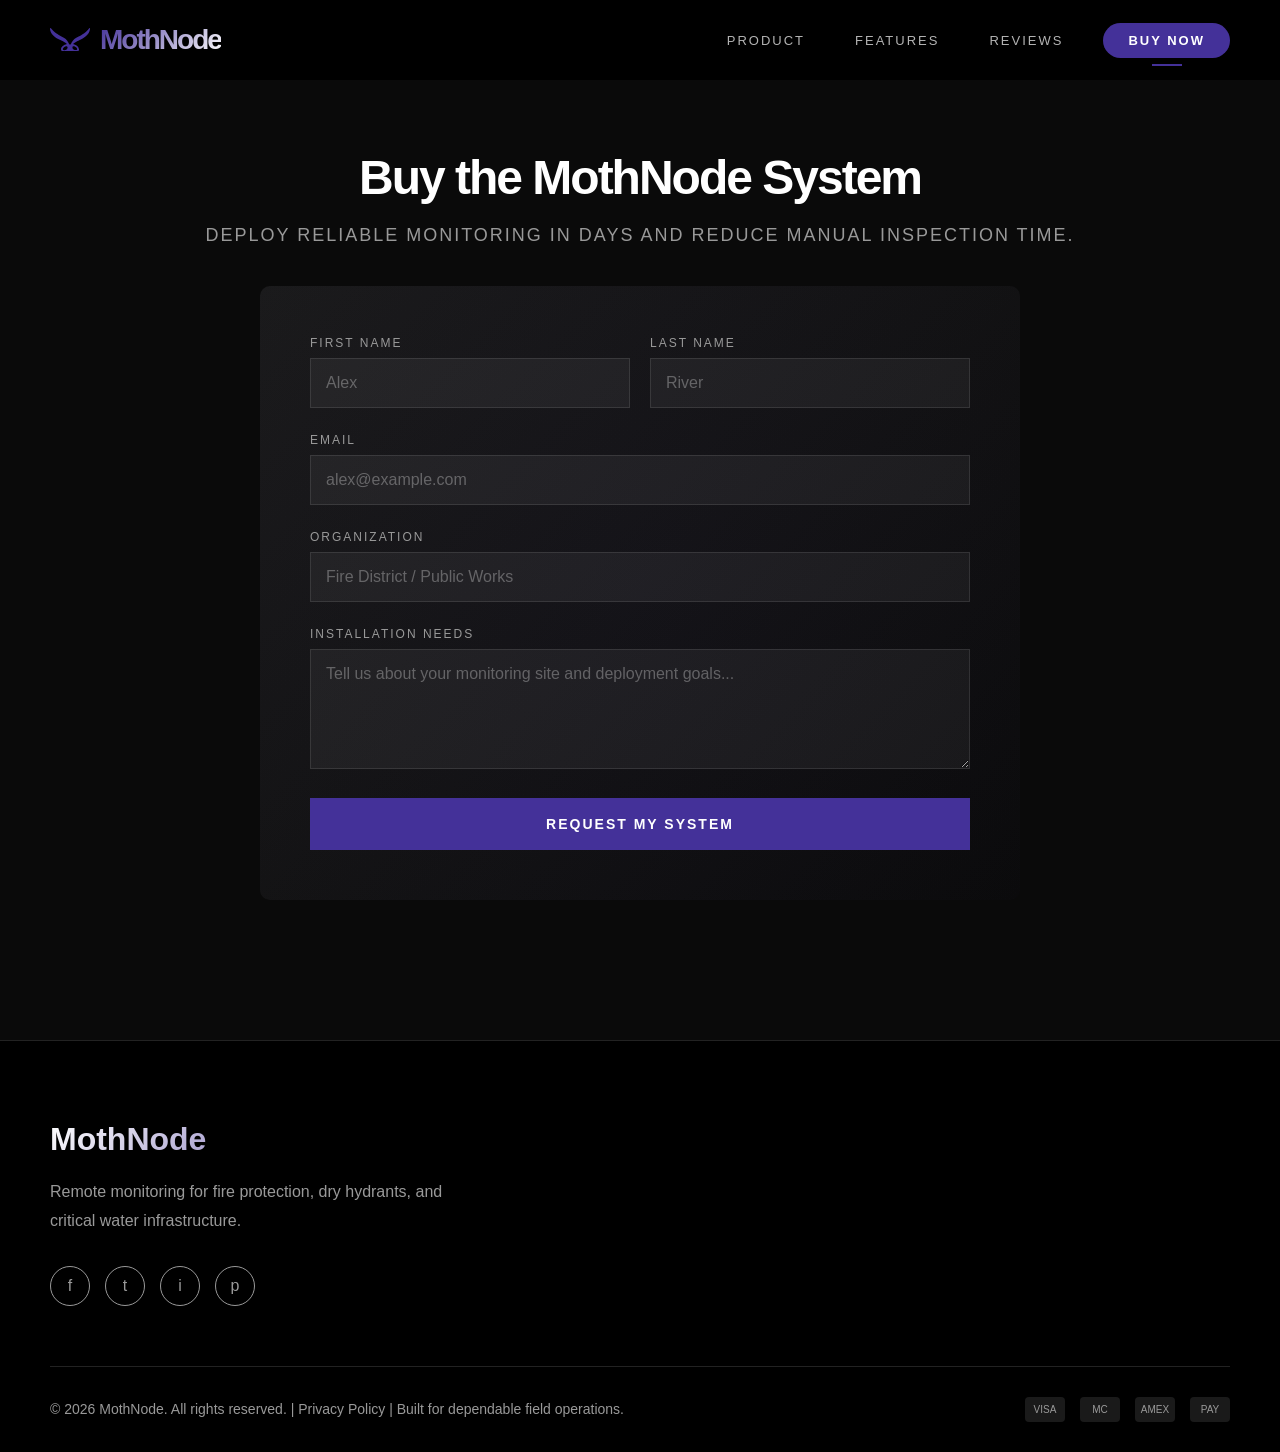
==== buy/index.html @ 45902eb6 "updated UI" ====
<!DOCTYPE html>
<html lang="en">

<head>
    <meta charset="UTF-8">
    <meta name="viewport" content="width=device-width, initial-scale=1.0">
    <title>Buy MothNode | Remote Water Tank Monitoring</title>
    <link rel="stylesheet" href="../templatemo-noir-fashion.css">
</head>

<body class="buy-page">
    <nav id="navbar">
        <div class="nav-container">
            <a href="../index.html#product" class="logo-link">
                <img class="logo-svg" src="../images/logo.svg" alt="MothNode logo">
                <span class="logo-text">MothNode</span>
            </a>
            <ul class="nav-links">
                <li><a href="../index.html#product" class="nav-link">Product</a></li>
                <li><a href="../index.html#features" class="nav-link">Features</a></li>
                <li><a href="../index.html#reviews-section" class="nav-link">Reviews</a></li>
                <li><a href="./" class="nav-cta active">Buy Now</a></li>
            </ul>
            <div class="menu-toggle" id="menuToggle">
                <span></span>
                <span></span>
                <span></span>
            </div>
        </div>
    </nav>

    <div class="mobile-nav" id="mobileNav">
        <ul class="mobile-nav-links">
            <li><a href="../index.html#product">Product</a></li>
            <li><a href="../index.html#features">Features</a></li>
            <li><a href="../index.html#reviews-section">Reviews</a></li>
            <li><a href="./">Buy</a></li>
        </ul>
    </div>

    <section class="contact buy-page-padding" id="buy">
        <div class="contact-container">
            <div class="contact-header">
                <h2 class="section-title">Buy the MothNode System</h2>
                <p class="section-subtitle">Deploy reliable monitoring in days and reduce manual inspection time.</p>
            </div>

            <div class="contact-content">
                <div class="contact-form-wrapper">
                    <form id="contactForm">
                        <div class="form-row">
                            <div class="form-group">
                                <label for="firstName">First Name</label>
                                <input type="text" id="firstName" name="firstName" placeholder="Alex" required>
                            </div>
                            <div class="form-group">
                                <label for="lastName">Last Name</label>
                                <input type="text" id="lastName" name="lastName" placeholder="River" required>
                            </div>
                        </div>
                        <div class="form-group">
                            <label for="email">Email</label>
                            <input type="email" id="email" name="email" placeholder="alex@example.com" required>
                        </div>
                        <div class="form-group">
                            <label for="subject">Organization</label>
                            <input type="text" id="subject" name="subject" placeholder="Fire District / Public Works"
                                required>
                        </div>
                        <div class="form-group">
                            <label for="message">Installation Needs</label>
                            <textarea id="message" name="message"
                                placeholder="Tell us about your monitoring site and deployment goals..."
                                required></textarea>
                        </div>
                        <!-- Honeypot anti-spam field -->
                        <div class="form-group-honeypot" style="display: none !important;">
                            <label for="honeypot">Leave this field blank</label>
                            <input type="text" id="honeypot" name="honeypot" tabindex="-1" autocomplete="off">
                        </div>
                        <button type="submit" class="form-submit">Request My System</button>
                    </form>
                </div>
            </div>
        </div>
    </section>

    <footer>
        <div class="footer-content">
            <div class="footer-brand">
                <h3>MothNode</h3>
                <p>Remote monitoring for fire protection, dry hydrants, and critical water infrastructure.</p>
                <div class="social-links">
                    <a href="#" class="social-link">f</a>
                    <a href="#" class="social-link">t</a>
                    <a href="#" class="social-link">i</a>
                    <a href="#" class="social-link">p</a>
                </div>
            </div>
        </div>
        <div class="footer-bottom">
            <p>&copy; 2026 MothNode. All rights reserved. | <a href="../privacy/" class="footer-link">Privacy Policy</a> | Built for dependable field operations.</p>
            <div class="payment-methods">
                <div class="payment-icon">VISA</div>
                <div class="payment-icon">MC</div>
                <div class="payment-icon">AMEX</div>
                <div class="payment-icon">PAY</div>
            </div>
        </div>
    </footer>

    <script src="../templatemo-noir-scripts.js"></script>
</body>

</html>
---- templatemo-noir-fashion.css ----
/*
.product-name {
	display: block;
	font-size: 14px;
	font-weight: 900;
	letter-spacing: 4px;
	text-transform: uppercase;
	color: var(--accent);
	margin-bottom: 15px;
	animation: slideInLeft 1s ease;
}

.hero-title {
	font-size: clamp(40px, 5.5vw, 75px);
	font-weight: 900;
	line-height: 1.1;
	margin-bottom: 15px;
	position: relative;
}
TemplateMo 599 Noir Fashion

https://templatemo.com/tm-599-noir-fashion

*/

@charset "utf-8";
/* CSS Document */

* {
	margin: 0;
	padding: 0;
	box-sizing: border-box;
}

:root {
	--primary: #0a0a0a;
	--accent: #443199;
	--accent-hover: #2f216f;
	--text-light: #ffffff;
	--text-muted: #999;
	--bg-dark: #000;
	--bg-section: #0a0a0a;
}

html {
	scroll-behavior: smooth;
}

section {
	scroll-margin-top: 70px;
}

body {
	font-family: 'Arial', sans-serif;
	background: var(--bg-dark);
	color: var(--text-light);
	overflow-x: hidden;
}

/* Navigation */
nav {
	position: fixed;
	width: 100%;
	padding: 20px 50px;
	z-index: 1000;
	background: rgba(0, 0, 0, 0.95);
	backdrop-filter: blur(10px);
	animation: slideDown 0.8s ease;
	transition: all 0.3s ease;
}

nav.scrolled {
	padding: 15px 50px;
	background: rgba(0, 0, 0, 0.98);
	box-shadow: 0 5px 20px rgba(0, 0, 0, 0.5);
}

.nav-container {
	display: flex;
	justify-content: space-between;
	align-items: center;
	max-width: 1400px;
	margin: 0 auto;
	flex-wrap: wrap;
	gap: 20px;
}

.logo-link {
	display: flex;
	align-items: center;
	text-decoration: none;
	transition: transform 0.3s ease;
}

.logo-link:hover {
	transform: scale(1.05);
}

.logo-svg {
	width: 40px;
	height: 40px;
	margin-right: 10px;
}

.logo-text {
	font-size: 28px;
	font-weight: 900;
	letter-spacing: -2px;
	background: linear-gradient(135deg, var(--accent), #fff);
	background-clip: text;
	-webkit-background-clip: text;
	-webkit-text-fill-color: transparent;
}

.nav-links {
	display: flex;
	gap: 30px;
	list-style: none;
	align-items: center;
}

.nav-links a {
	color: var(--text-light);
	text-decoration: none;
	font-size: 13px;
	letter-spacing: 2px;
	text-transform: uppercase;
	position: relative;
	transition: all 0.3s ease;
	padding: 5px 10px;
	opacity: 0.7;
}

.nav-links a::before {
	content: '';
	position: absolute;
	top: 0;
	left: 0;
	width: 100%;
	height: 100%;
	background: var(--accent);
	opacity: 0;
	transform: skewX(-10deg);
	transition: all 0.3s ease;
	z-index: -1;
}

.nav-links a:hover {
	color: white;
	opacity: 1;
}

.nav-links a:hover::before {
	opacity: 1;
}

.nav-links a.active {
	color: white;
	opacity: 1;
}

.nav-links a.active::after {
	content: '';
	position: absolute;
	bottom: -8px;
	left: 50%;
	transform: translateX(-50%);
	width: 30px;
	height: 2px;
	background: var(--accent);
}

.nav-cta {
	background: var(--accent);
	color: white !important;
	padding: 10px 25px !important;
	border-radius: 25px;
	font-weight: 600;
	opacity: 1 !important;
}

.nav-cta:hover {
	background: var(--accent-hover);
	transform: translateY(-2px);
	box-shadow: 0 5px 15px rgba(68, 49, 153, 0.35);
}

.nav-cta::before {
	display: none;
}

/* Tablet screens */
@media (max-width: 900px) {
	.hero-container {
		grid-template-columns: 1fr;
		text-align: center;
		padding-top: 50px;
	}

	.hero-left {
		padding-right: 0;
		max-width: 600px;
		margin: 0 auto;
	}

	.hero-stats {
		justify-content: center;
	}

	.hero-right {
		display: none;
	}

	.grid {
		grid-template-columns: repeat(auto-fill, minmax(220px, 1fr));
	}

	.featured-container {
		grid-template-columns: 1fr;
		gap: 40px;
	}

	.featured-hero {
		grid-template-columns: 1fr;
		gap: 40px;
	}

	.featured-hero {
		grid-template-columns: 1fr;
		gap: 40px;
	}

	.featured-content {
		padding: 30px;
	}

	.featured-content h2 {
		font-size: 32px;
	}

	.feature-highlights {
		grid-template-columns: 1fr;
		gap: 20px;
	}

	.featured-image-section {
		height: 400px;
	}

	.testimonials-grid {
		grid-template-columns: 1fr;
		gap: 20px;
	}

	.testimonial-card {
		padding: 25px;
	}
}

/* Feature section responsiveness */
@media (max-width: 900px) {
	.featured-hero {
		display: flex;
		flex-direction: column;
		gap: 24px;
		align-items: stretch;
	}

	.featured-content {
		min-width: 0;
		width: 100%;
		padding: 0;
	}

	.featured-content .label,
	.featured-content h2,
	.featured-content p,
	.highlight-title,
	.highlight-desc {
		white-space: normal;
		overflow-wrap: anywhere;
		word-break: break-word;
		hyphens: auto;
	}

	.featured-content h2 {
		max-width: 100%;
		line-height: 1.15;
		font-size: clamp(28px, 6vw, 32px);
	}

	.featured-content p {
		max-width: 100%;
		font-size: 15px;
	}

	.feature-highlights {
		display: grid;
		grid-template-columns: 1fr;
		gap: 16px;
		margin-bottom: 24px;
	}

	.highlight-item {
		text-align: left;
		padding: 20px;
	}

	.highlight-icon {
		margin: 0 0 14px 0;
	}

	.featured-image-section {
		order: 2;
		height: auto;
		min-height: 320px;
		width: 100%;
	}

	.featured-image-grid {
		grid-template-columns: 1fr;
		grid-template-rows: repeat(3, minmax(180px, auto));
		gap: 10px;
	}

	.featured-img:first-child {
		grid-row: auto;
	}

	.featured-img img {
		min-height: 180px;
	}

	.feature-cta {
		width: 100%;
		text-align: center;
	}
}

/* Medium screens - stack navigation */
@media (max-width: 1070px) and (min-width: 769px) {
	nav {
		padding: 15px 30px;
	}

	.nav-container {
		flex-direction: column;
		gap: 15px;
	}

	.nav-links {
		width: 100%;
		justify-content: center;
	}

	.nav-links a {
		font-size: 12px;
	}

	nav.scrolled {
		padding: 10px 30px;
	}

	.hero-container {
		padding: 0 30px;
	}

	.hero-title {
		font-size: 60px;
	}

	.hero-image-wrapper {
		max-width: 400px;
	}

	.tag {
		display: none;
	}

	.featured-container {
		grid-template-columns: 1fr;
		gap: 40px;
	}



	.collections,
	.featured,
	.contact {
		padding-top: 120px;
	}

	section {
		scroll-margin-top: 100px;
	}
}

/* Mobile Menu */
.menu-toggle {
	display: none;
	flex-direction: column;
	cursor: pointer;
	z-index: 1001;
}

.menu-toggle span {
	width: 25px;
	height: 2px;
	background: var(--text-light);
	margin: 3px 0;
	transition: 0.3s;
}

.menu-toggle.active span:nth-child(1) {
	transform: rotate(45deg) translate(5px, 5px);
}

.menu-toggle.active span:nth-child(2) {
	opacity: 0;
}

.menu-toggle.active span:nth-child(3) {
	transform: rotate(-45deg) translate(7px, -6px);
}

.mobile-nav {
	display: none;
	position: fixed;
	top: 0;
	right: -100%;
	width: 100%;
	height: 100vh;
	background: rgba(0, 0, 0, 0.98);
	backdrop-filter: blur(20px);
	transition: right 0.3s ease;
	z-index: 999;
}

.mobile-nav.active {
	right: 0;
}

.mobile-nav-links {
	display: flex;
	flex-direction: column;
	align-items: center;
	justify-content: center;
	height: 100%;
	gap: 30px;
	list-style: none;
}

.mobile-nav-links a {
	color: var(--text-light);
	text-decoration: none;
	font-size: 24px;
	letter-spacing: 3px;
	text-transform: uppercase;
	transition: all 0.3s ease;
}

.mobile-nav-links a:hover {
	color: var(--accent);
	transform: translateX(10px);
}



/* Hero Section */
.hero {
	min-height: calc(100vh - 70px);
	position: relative;
	overflow: hidden;
	background: #000;
	padding: 120px 0 70px;
}

.hero-bg {
	position: absolute;
	width: 100%;
	height: 100%;
	top: 0;
	left: 0;
	background: #0a0a0a;
}

.hero-bg::before {
	content: '';
	position: absolute;
	inset: 0;
	background: none;
}

.hero-bg::after {
	content: '';
	position: absolute;
	inset: 0;
	background: none;
}

.hero-container {
	min-height: 100%;
	display: grid;
	grid-template-columns: 1fr 1fr;
	max-width: 1400px;
	margin: 0 auto;
	padding: 0 50px;
	position: relative;
	z-index: 2;
	align-items: center;
	gap: 40px;
}

.hero-left {
	padding-right: 20px;
}

.hero-badge {
	display: inline-block;
	padding: 8px 20px;
	background: rgba(68, 49, 153, 0.12);
	border: 1px solid var(--accent);
	color: var(--accent);
	font-size: 11px;
	text-transform: uppercase;
	letter-spacing: 3px;
	margin-bottom: 30px;
	animation: slideInLeft 1s ease;
	position: relative;
	overflow: hidden;
}

.hero-badge::before {
	content: '';
	position: absolute;
	width: 30px;
	height: 100%;
	background: linear-gradient(90deg, transparent, rgba(68, 49, 153, 0.45), transparent);
	left: -30px;
	animation: shimmer 3s ease infinite;
}

@keyframes shimmer {
	0% {
		left: -30px;
	}

	100% {
		left: calc(100% + 30px);
	}
}

.hero-title {
	font-size: clamp(30px, 3.4vw, 48px);
	font-weight: 900;
	line-height: 1.08;
	margin-bottom: 12px;
	position: relative;
}

.hero-title .line {
	display: block;
	overflow: hidden;
}

.hero-title .line span {
	display: inline-block;
	animation: slideUp 1s ease backwards;
}

.hero-title .line:nth-child(1) span {
	animation-delay: 0.2s;
}

.hero-title .line:nth-child(2) span {
	animation-delay: 0.3s;
}

.hero-title .line:nth-child(3) span {
	animation-delay: 0.4s;
}

.hero-title .accent {
	background: linear-gradient(90deg, #443199, #6d58d8);
	background-clip: text;
	-webkit-background-clip: text;
	-webkit-text-fill-color: transparent;
	font-style: italic;
}

@keyframes slideUp {
	from {
		transform: translateY(100%);
		opacity: 0;
	}

	to {
		transform: translateY(0);
		opacity: 1;
	}
}

@keyframes slideInLeft {
	from {
		transform: translateX(-50px);
		opacity: 0;
	}

	to {
		transform: translateX(0);
		opacity: 1;
	}
}

.hero-description {
	font-size: 14px;
	line-height: 1.6;
	color: var(--text-muted);
	margin-bottom: 20px;
	animation: fadeIn 1s ease 0.6s backwards;
}

.hero-stats {
	display: flex;
	gap: 24px;
	margin-bottom: 24px;
	animation: fadeIn 1s ease 0.8s backwards;
}

.stat {
	position: relative;
}

.stat-number {
	font-size: 28px;
	font-weight: 900;
	color: var(--accent);
	display: block;
	margin-bottom: 3px;
}

.stat-label {
	font-size: 12px;
	text-transform: uppercase;
	letter-spacing: 2px;
	color: var(--text-muted);
}

.cta-group {
	display: flex;
	gap: 12px;
	animation: fadeIn 1s ease 1s backwards;
}

.cta-button {
	padding: 18px 40px;
	text-decoration: none;
	text-transform: uppercase;
	letter-spacing: 2px;
	font-weight: 600;
	font-size: 13px;
	position: relative;
	overflow: hidden;
	transition: all 0.4s ease;
	display: inline-block;
}

.cta-button.primary {
	background: var(--accent);
	color: white;
}

.cta-button.primary::before {
	content: '';
	position: absolute;
	top: 50%;
	left: 50%;
	width: 0;
	height: 0;
	background: rgba(255, 255, 255, 0.2);
	border-radius: 50%;
	transform: translate(-50%, -50%);
	transition: width 0.6s, height 0.6s;
}

.cta-button.primary:hover::before {
	width: 300px;
	height: 300px;
}

.cta-button.primary:hover {
	transform: translateY(-2px);
	box-shadow: 0 20px 40px rgba(68, 49, 153, 0.3);
}

.cta-button.outline {
	background: transparent;
	color: white;
	border: 1px solid rgba(255, 255, 255, 0.3);
	backdrop-filter: blur(10px);
}

.cta-button.outline:hover {
	background: rgba(255, 255, 255, 0.05);
	border-color: rgba(255, 255, 255, 0.5);
	transform: translateY(-2px);
}

.hero-right {
	position: relative;
	height: 100%;
	display: flex;
	align-items: center;
	justify-content: center;
}

.hero-image-wrapper {
	position: relative;
	width: 100%;
	max-width: 560px;
	height: 620px;
	margin-top: 20px;
}

.hero-carousel {
	position: relative;
	width: 100%;
	height: 100%;
	border-radius: 10px;
	overflow: hidden;
	box-shadow: 0 20px 60px rgba(0, 0, 0, 0.5);
}

.carousel-slide {
	position: absolute;
	width: 100%;
	height: 100%;
	opacity: 0;
	transition: opacity 1.5s ease-in-out, transform 1.5s ease-in-out;
	transform: scale(1.1);
}

.carousel-slide.active {
	opacity: 1;
	transform: scale(1);
	animation: kenburns 12s ease-out;
}

@keyframes kenburns {
	0% {
		transform: scale(1);
	}

	100% {
		transform: scale(1.05);
	}
}

.carousel-slide img {
	width: 100%;
	height: 100%;
	object-fit: cover;
}

.carousel-indicators {
	position: absolute;
	bottom: 20px;
	left: 50%;
	transform: translateX(-50%);
	display: flex;
	gap: 10px;
	z-index: 10;
}

.indicator {
	width: 40px;
	height: 3px;
	background: rgba(255, 255, 255, 0.3);
	cursor: pointer;
	transition: all 0.3s ease;
	border-radius: 3px;
}

.indicator.active {
	background: var(--accent);
	width: 60px;
}

.carousel-overlay {
	position: absolute;
	top: 0;
	left: 0;
	width: 100%;
	height: 100%;
	background: linear-gradient(135deg, rgba(0, 0, 0, 0.2) 0%, transparent 50%, rgba(0, 0, 0, 0.3) 100%);
	pointer-events: none;
}

.floating-tags {
	position: absolute;
	width: 100%;
	height: 100%;
	pointer-events: none;
}

.tag {
	position: absolute;
	padding: 8px 16px;
	background: rgba(0, 0, 0, 0.8);
	border: 1px solid rgba(255, 255, 255, 0.1);
	backdrop-filter: blur(10px);
	color: white;
	font-size: 11px;
	text-transform: uppercase;
	letter-spacing: 1px;
	animation: fadeInScale 1s ease backwards;
}

.tag:nth-child(1) {
	top: 20%;
	left: -50px;
	animation-delay: 1.2s;
}

.tag:nth-child(2) {
	top: 40%;
	right: -60px;
	animation-delay: 1.4s;
}

.tag:nth-child(3) {
	bottom: 30%;
	left: -40px;
	animation-delay: 1.6s;
}

@keyframes fadeInScale {
	from {
		transform: scale(0.8);
		opacity: 0;
	}

	to {
		transform: scale(1);
		opacity: 1;
	}
}

.scroll-indicator {
	position: absolute;
	bottom: 30px;
	left: 50%;
	transform: translateX(-50%);
	z-index: 3;
}

.scroll-indicator span {
	display: block;
	width: 30px;
	height: 50px;
	border: 2px solid rgba(255, 255, 255, 0.3);
	border-radius: 25px;
	position: relative;
}

.scroll-indicator span::after {
	content: '';
	display: block;
	width: 6px;
	height: 6px;
	background: var(--accent);
	border-radius: 50%;
	position: absolute;
	left: 50%;
	transform: translateX(-50%);
	top: 10px;
	animation: scrollDot 2s ease infinite;
}

@keyframes bounce {

	0%,
	100% {
		transform: translateX(-50%) translateY(0);
	}

	50% {
		transform: translateX(-50%) translateY(10px);
	}
}

@keyframes scrollDot {
	0% {
		top: 10px;
		opacity: 1;
	}

	50% {
		top: 30px;
		opacity: 0.5;
	}

	100% {
		top: 10px;
		opacity: 1;
	}
}

/* Collections Grid */
.collections {
	padding: 90px 50px 80px;
	max-width: 1400px;
	margin: 0 auto;
	position: relative;
}

.section-header {
	text-align: center;
	margin-bottom: 60px;
}

.section-title {
	font-size: 48px;
	letter-spacing: -2px;
	margin-bottom: 20px;
}

.section-subtitle {
	color: var(--text-muted);
	font-size: 18px;
	letter-spacing: 2px;
	text-transform: uppercase;
}

/* Category Tabs */
.category-tabs {
	display: flex;
	justify-content: center;
	gap: 30px;
	margin-bottom: 50px;
	flex-wrap: wrap;
}

.tab-btn {
	padding: 12px 30px;
	background: transparent;
	border: 1px solid var(--text-muted);
	color: var(--text-muted);
	cursor: pointer;
	text-transform: uppercase;
	letter-spacing: 2px;
	transition: all 0.3s ease;
	font-size: 12px;
}

.tab-btn.active,
.tab-btn:hover {
	background: var(--accent);
	border-color: var(--accent);
	color: white;
	transform: translateY(-2px);
}

.grid {
	display: grid;
	grid-template-columns: repeat(auto-fill, minmax(250px, 1fr));
	gap: 25px;
}

.collection-card {
	position: relative;
	background: linear-gradient(135deg, #1a1a1a, #0a0a0a);
	overflow: hidden;
	cursor: pointer;
	transition: all 0.5s ease;
	opacity: 1;
	border-radius: 8px;
}

.collection-card:nth-child(1) {
	animation-delay: 0.1s;
}

.collection-card:nth-child(2) {
	animation-delay: 0.2s;
}

.collection-card:nth-child(3) {
	animation-delay: 0.3s;
}

.collection-card:nth-child(4) {
	animation-delay: 0.4s;
}

.collection-card:nth-child(5) {
	animation-delay: 0.5s;
}

.collection-card:nth-child(6) {
	animation-delay: 0.6s;
}

.collection-card:nth-child(7) {
	animation-delay: 0.7s;
}

.collection-card:nth-child(8) {
	animation-delay: 0.8s;
}

.collection-thumbnail {
	width: 100%;
	height: 300px;
	background: none;
	opacity: 1;
	display: flex;
	align-items: center;
	justify-content: center;
	font-size: 50px;
	transition: transform 0.5s ease;
	position: relative;
	overflow: hidden;
}

.collection-thumbnail::after {
	content: none;
}

.collection-thumbnail img {
	width: 100%;
	height: 100%;
	object-fit: cover;
	filter: none;
}

.collection-card:hover .collection-thumbnail {
	transform: none;
}

.collection-card:hover {
	transform: translateY(-3px);
	box-shadow: 0 10px 25px rgba(0, 0, 0, 0.25);
}

.card-content {
	padding: 25px;
	background: rgba(0, 0, 0, 0.95);
}

.card-badge {
	display: inline-block;
	padding: 4px 12px;
	background: var(--accent);
	color: white;
	font-size: 9px;
	text-transform: uppercase;
	letter-spacing: 1px;
	margin-bottom: 12px;
	border-radius: 2px;
}

.card-title {
	font-size: 22px;
	margin-bottom: 8px;
	font-weight: 700;
}

.card-subtitle {
	color: var(--text-muted);
	text-transform: uppercase;
	letter-spacing: 1px;
	font-size: 11px;
	margin-bottom: 12px;
}

.card-price {
	font-size: 18px;
	color: var(--accent);
	font-weight: 600;
}

/* Featured Section */
.featured {
	padding: 90px 50px 80px;
	background: var(--bg-section);
	position: relative;
	overflow: hidden;
}

.featured::before {
	content: '';
	position: absolute;
	top: 0;
	left: 0;
	width: 100%;
	height: 100%;
	background: radial-gradient(circle at 30% 70%, var(--accent) 0%, transparent 50%);
	opacity: 0.05;
	z-index: 1;
}

.featured-container {
	max-width: 1400px;
	margin: 0 auto;
	position: relative;
	z-index: 2;
}

.featured-hero {
	display: grid;
	grid-template-columns: 1fr 1fr;
	gap: 80px;
	align-items: center;
	margin-bottom: 100px;
}

.featured-content h2 {
	font-size: 48px;
	margin-bottom: 20px;
	letter-spacing: -2px;
}

.featured-content .label {
	color: var(--accent);
	text-transform: uppercase;
	letter-spacing: 3px;
	font-size: 12px;
	margin-bottom: 20px;
	display: block;
}

.featured-content p {
	color: var(--text-muted);
	line-height: 1.8;
	margin-bottom: 30px;
	font-size: 16px;
}

.feature-highlights {
	display: grid;
	grid-template-columns: repeat(3, 1fr);
	gap: 30px;
	margin-bottom: 40px;
}

.highlight-item {
	padding: 25px;
	background: rgba(255, 255, 255, 0.02);
	border: 1px solid rgba(255, 255, 255, 0.05);
	border-radius: 8px;
	text-align: center;
	transition: all 0.3s ease;
}

.highlight-item:hover {
	background: rgba(255, 255, 255, 0.05);
	border-color: var(--accent);
	transform: translateY(-5px);
}

.highlight-icon {
	width: 60px;
	height: 60px;
	background: linear-gradient(135deg, var(--accent), #6d58d8);
	border-radius: 50%;
	display: flex;
	align-items: center;
	justify-content: center;
	margin: 0 auto 20px;
	font-size: 24px;
}

.highlight-title {
	font-size: 18px;
	font-weight: 600;
	margin-bottom: 10px;
	color: white;
}

.highlight-desc {
	color: var(--text-muted);
	font-size: 14px;
	line-height: 1.5;
}

.featured-image-section {
	position: relative;
	height: 500px;
	border-radius: 12px;
	overflow: hidden;
	background: linear-gradient(135deg, #2a2a2a, #1a1a1a);
}

.featured-image-grid {
	display: grid;
	grid-template-columns: 2fr 1fr;
	grid-template-rows: 1fr 1fr;
	gap: 2px;
	height: 100%;
}

.featured-img {
	background: transparent;
	display: flex;
	align-items: center;
	justify-content: center;
	color: var(--text-muted);
	font-size: 14px;
	transition: transform 0.3s ease;
	position: relative;
	overflow: hidden;
}

.featured-img img {
	width: 100%;
	height: 100%;
	object-fit: cover;
	transition: transform 0.3s ease;
}

.featured-img:hover img {
	transform: scale(1.05);
}

.featured-img:hover {
	transform: scale(1.02);
}

.featured-img:first-child {
	grid-row: 1 / 3;
	background: transparent;
	font-size: 18px;
}

.featured-img::before {
	content: '';
	position: absolute;
	top: 0;
	left: 0;
	width: 100%;
	height: 100%;
	background: transparent;
	pointer-events: none;
}

.featured-img:hover::before {
	transform: translateX(0);
}

.feature-cta {
	display: inline-block;
	padding: 18px 50px;
	background: var(--accent);
	color: white;
	text-decoration: none;
	text-transform: uppercase;
	letter-spacing: 2px;
	font-weight: 600;
	transition: all 0.3s ease;
	margin-top: 20px;
	border-radius: 4px;
}

.feature-cta:hover {
	background: var(--accent-hover);
	transform: translateY(-2px);
	box-shadow: 0 10px 30px rgba(68, 49, 153, 0.35);
}

/* Testimonials */
.testimonials {
	margin-top: 60px;
	scroll-margin-top: 90px;
}

.testimonials-header {
	text-align: center;
	margin-bottom: 50px;
}

.testimonials-header h3 {
	font-size: 32px;
	margin-bottom: 15px;
	letter-spacing: -1px;
}

.testimonials-grid {
	display: grid;
	grid-template-columns: repeat(auto-fit, minmax(300px, 1fr));
	gap: 30px;
}

.testimonial-card {
	padding: 40px;
	background: rgba(255, 255, 255, 0.02);
	border: 1px solid rgba(255, 255, 255, 0.05);
	border-radius: 12px;
	position: relative;
	transition: all 0.3s ease;
}

.testimonial-card:hover {
	background: rgba(255, 255, 255, 0.05);
	transform: translateY(-5px);
}

.testimonial-quote {
	font-size: 16px;
	line-height: 1.6;
	color: var(--text-light);
	margin-bottom: 25px;
	font-style: italic;
}

.testimonial-author {
	display: flex;
	align-items: center;
	gap: 15px;
}

.author-avatar {
	width: 50px;
	height: 50px;
	background: linear-gradient(135deg, var(--accent), #6d58d8);
	border-radius: 50%;
	display: flex;
	align-items: center;
	justify-content: center;
	color: white;
	font-weight: 600;
	font-size: 18px;
}

.author-info h4 {
	font-size: 16px;
	margin-bottom: 5px;
	color: white;
}

.author-info p {
	font-size: 14px;
	color: var(--text-muted);
}

.testimonial-rating {
	position: absolute;
	top: 20px;
	right: 20px;
	color: var(--accent);
	font-size: 22px;
}

/* Testimonials Carousel */
.testimonials-carousel-wrapper {
	overflow: hidden;
	width: 100%;
	position: relative;
	border-radius: 12px;
}

.testimonials-carousel-track {
	position: relative;
	width: 100%;
	display: block;
}

.testimonials-carousel-track .testimonial-card {
	position: absolute;
	top: 0;
	left: 0;
	width: 100%;
	opacity: 0;
	visibility: hidden;
	transition: opacity 0.4s ease-in-out, visibility 0.4s ease-in-out, background 0.3s ease;
	z-index: 1;
	box-sizing: border-box;
}

.testimonials-carousel-track .testimonial-card.active {
	position: relative;
	opacity: 1;
	visibility: visible;
	z-index: 2;
	/* Delay fade-in so the previous card has time to fade out fully, preventing overlap */
	transition: opacity 0.8s ease-in-out 0.4s, visibility 0.8s ease-in-out 0.4s, background 0.3s ease;
}

.footer-link {
	color: var(--text-muted);
	text-decoration: none;
	transition: color 0.3s ease;
}

.footer-link:hover {
	color: var(--text-light);
}

.reviews-controls {
	display: flex;
	justify-content: center;
	align-items: center;
	gap: 24px;
	margin-top: 40px;
}

.reviews-control-btn {
	background: rgba(255, 255, 255, 0.02);
	border: 1px solid rgba(255, 255, 255, 0.1);
	color: white;
	width: 50px;
	height: 50px;
	border-radius: 50%;
	display: flex;
	align-items: center;
	justify-content: center;
	cursor: pointer;
	transition: all 0.3s ease;
}

.reviews-control-btn:hover {
	background: var(--accent);
	border-color: var(--accent);
	transform: scale(1.05);
	box-shadow: 0 0 15px rgba(68, 49, 153, 0.4);
}

.reviews-control-btn svg {
	transition: transform 0.3s ease;
}

.reviews-control-btn:hover svg {
	color: white;
}

.reviews-control-btn.reviews-prev:hover svg {
	transform: translateX(-2px);
}

.reviews-control-btn.reviews-next:hover svg {
	transform: translateX(2px);
}

.reviews-indicators {
	display: flex;
	gap: 8px;
}

.reviews-indicator {
	width: 8px;
	height: 8px;
	border-radius: 50%;
	background: rgba(255, 255, 255, 0.2);
	cursor: pointer;
	transition: all 0.3s ease;
}

.reviews-indicator.active {
	background: var(--accent);
	transform: scale(1.2);
	box-shadow: 0 0 8px var(--accent);
}

/* Buy Page Spacing */
.buy-page-padding {
	padding-top: 150px !important;
}

/* Newsletter Section */
.newsletter {
	padding: 120px 50px 100px;
	background: linear-gradient(135deg, var(--accent), #2d1f6f);
	text-align: center;
}

.newsletter-content {
	max-width: 600px;
	margin: 0 auto;
}

.newsletter h2 {
	font-size: 42px;
	margin-bottom: 20px;
}

.newsletter p {
	font-size: 18px;
	margin-bottom: 40px;
	opacity: 0.9;
}

.newsletter-form {
	display: flex;
	gap: 10px;
	max-width: 500px;
	margin: 0 auto;
}

.newsletter-input {
	flex: 1;
	padding: 18px 25px;
	background: rgba(255, 255, 255, 0.1);
	border: 2px solid rgba(255, 255, 255, 0.3);
	color: white;
	font-size: 16px;
	transition: all 0.3s ease;
}

.newsletter-input::placeholder {
	color: rgba(255, 255, 255, 0.7);
}

.newsletter-input:focus {
	outline: none;
	background: rgba(255, 255, 255, 0.2);
	border-color: white;
}

.newsletter-btn {
	padding: 18px 40px;
	background: white;
	color: var(--accent);
	border: none;
	font-weight: 600;
	text-transform: uppercase;
	letter-spacing: 2px;
	cursor: pointer;
	transition: all 0.3s ease;
}

.newsletter-btn:hover {
	transform: translateY(-2px);
	box-shadow: 0 10px 20px rgba(0, 0, 0, 0.2);
}

/* Contact Section */
.contact {
	padding: 70px 50px 80px;
	background: var(--bg-section);
}

.contact-container {
	max-width: 1400px;
	margin: 0 auto;
}

.contact-header {
	text-align: center;
	margin-bottom: 40px;
}

.contact-content {
	display: flex;
	justify-content: center;
	margin-bottom: 60px;
}

.contact-form-wrapper {
	width: min(100%, 760px);
	background: linear-gradient(135deg, #1a1a1a, #0a0a0a);
	padding: 50px;
	border-radius: 10px;
	position: relative;
	overflow: hidden;
}

.contact-form-wrapper::before {
	content: '';
	position: absolute;
	top: -50%;
	right: -50%;
	width: 200%;
	height: 200%;
	background: radial-gradient(circle, var(--accent) 0%, transparent 70%);
	opacity: 0.05;
	animation: rotate 30s linear infinite;
}

.form-group {
	margin-bottom: 25px;
	position: relative;
}

.form-group label {
	display: block;
	margin-bottom: 8px;
	color: var(--text-muted);
	font-size: 12px;
	text-transform: uppercase;
	letter-spacing: 2px;
}

.form-group input,
.form-group textarea {
	width: 100%;
	padding: 15px;
	background: rgba(255, 255, 255, 0.05);
	border: 1px solid rgba(255, 255, 255, 0.1);
	color: white;
	font-size: 16px;
	transition: background-color 0.3s ease, border-color 0.3s ease, box-shadow 0.3s ease;
	font-family: 'Arial', sans-serif;
	outline: none;
}

.form-group input:focus,
.form-group textarea:focus {
	background: rgba(255, 255, 255, 0.08);
	border-color: var(--accent);
	box-shadow: 0 0 20px rgba(68, 49, 153, 0.15);
}

.form-group input::placeholder,
.form-group textarea::placeholder {
	color: rgba(255, 255, 255, 0.3);
}

.form-group textarea {
	resize: vertical;
	min-height: 120px;
}

.form-row {
	display: grid;
	grid-template-columns: 1fr 1fr;
	gap: 20px;
}

.form-submit {
	background: var(--accent);
	color: white;
	padding: 18px 50px;
	border: none;
	font-size: 14px;
	font-weight: 600;
	text-transform: uppercase;
	letter-spacing: 2px;
	cursor: pointer;
	transition: all 0.3s ease;
	width: 100%;
	position: relative;
	overflow: hidden;
}

.form-submit::before {
	content: '';
	position: absolute;
	top: 50%;
	left: 50%;
	width: 0;
	height: 0;
	background: rgba(255, 255, 255, 0.2);
	border-radius: 50%;
	transform: translate(-50%, -50%);
	transition: width 0.6s, height 0.6s;
}

.form-submit:hover::before {
	width: 300px;
	height: 300px;
}

.form-submit:hover {
	transform: translateY(-2px);
	box-shadow: 0 10px 30px rgba(68, 49, 153, 0.35);
}

.contact-info {
	padding: 50px;
	background: linear-gradient(135deg, rgba(68, 49, 153, 0.08), rgba(68, 49, 153, 0.02));
	border-radius: 10px;
	border: 1px solid rgba(68, 49, 153, 0.12);
}

.info-item {
	margin-bottom: 50px;
	display: flex;
	align-items: start;
	gap: 20px;
	transition: all 0.3s ease;
}

.info-item:hover {
	transform: translateX(5px);
}

.info-icon {
	width: 60px;
	height: 60px;
	background: linear-gradient(135deg, var(--accent), #6d58d8);
	border-radius: 12px;
	display: flex;
	align-items: center;
	justify-content: center;
	font-size: 24px;
	flex-shrink: 0;
	box-shadow: 0 5px 15px rgba(68, 49, 153, 0.2);
}

.info-content h3 {
	font-size: 18px;
	margin-bottom: 12px;
	text-transform: uppercase;
	letter-spacing: 1.5px;
	font-weight: 700;
}

.info-content p {
	color: var(--text-muted);
	line-height: 1.8;
	font-size: 15px;
}

.info-content a {
	color: var(--accent);
	text-decoration: none;
	transition: all 0.3s ease;
	font-weight: 600;
}

.info-content a:hover {
	color: var(--accent-hover);
	text-decoration: underline;
}

/* Map Section */
.map-section {
	position: relative;
	height: 400px;
	background: linear-gradient(135deg, #1a1a1a, #2a2a2a);
	overflow: hidden;
	margin-top: 60px;
	border-radius: 8px;
	box-shadow: 0 10px 30px rgba(0, 0, 0, 0.5);
}

.map-container {
	width: 100%;
	height: 100%;
	position: relative;
	background: #111;
}

.map-container iframe {
	width: 100%;
	height: 100%;
	border: none;
	border-radius: 8px;
	filter: brightness(0.8) contrast(1.2) invert(1) hue-rotate(180deg) saturate(0.3);
}

.map-placeholder {
	text-align: center;
	color: var(--text-muted);
	width: 100%;
	height: 100%;
}

/* Footer */
footer {
	background: #000;
	padding: 80px 50px 30px;
	border-top: 1px solid #222;
}

.footer-content {
	max-width: 1400px;
	margin: 0 auto;
	display: grid;
	grid-template-columns: 2fr 1fr 1fr 1fr;
	gap: 60px;
	margin-bottom: 60px;
}

.footer-brand h3 {
	font-size: 32px;
	margin-bottom: 20px;
	background: linear-gradient(135deg, #fff, var(--accent));
	background-clip: text;
	-webkit-background-clip: text;
	-webkit-text-fill-color: transparent;
}

.footer-brand p {
	color: var(--text-muted);
	line-height: 1.8;
	margin-bottom: 30px;
}

.social-links {
	display: flex;
	gap: 15px;
}

.social-link {
	width: 40px;
	height: 40px;
	border: 1px solid var(--text-muted);
	border-radius: 50%;
	display: flex;
	align-items: center;
	justify-content: center;
	color: var(--text-muted);
	text-decoration: none;
	transition: all 0.3s ease;
}

.social-link:hover {
	background: var(--accent);
	border-color: var(--accent);
	color: white;
	transform: translateY(-3px);
}

.footer-column h4 {
	font-size: 14px;
	text-transform: uppercase;
	letter-spacing: 2px;
	margin-bottom: 25px;
	color: white;
}

.footer-column ul {
	list-style: none;
}

.footer-column a {
	color: var(--text-muted);
	text-decoration: none;
	display: block;
	padding: 8px 0;
	transition: all 0.3s ease;
}

.footer-column a:hover {
	color: var(--accent);
	transform: translateX(5px);
}

.footer-bottom {
	max-width: 1400px;
	margin: 0 auto;
	padding-top: 30px;
	border-top: 1px solid #222;
	display: flex;
	justify-content: space-between;
	align-items: center;
	flex-wrap: wrap;
	gap: 20px;
}

.footer-bottom p {
	color: var(--text-muted);
	font-size: 14px;
}

.payment-methods {
	display: flex;
	gap: 15px;
}

.payment-icon {
	width: 40px;
	height: 25px;
	background: rgba(255, 255, 255, 0.1);
	border-radius: 4px;
	display: flex;
	align-items: center;
	justify-content: center;
	font-size: 10px;
	color: var(--text-muted);
}

/* Animations */
@keyframes fadeIn {
	from {
		opacity: 0;
	}

	to {
		opacity: 1;
	}
}

@keyframes rotate {
	from {
		transform: rotate(0deg);
	}

	to {
		transform: rotate(360deg);
	}
}

@keyframes slideDown {
	from {
		transform: translateY(-100%);
		opacity: 0;
	}

	to {
		transform: translateY(0);
		opacity: 1;
	}
}

/* Responsive */
@media (max-width: 900px) {
	nav {
		padding: 15px 20px;
	}

	.nav-links {
		display: none;
	}

	.menu-toggle {
		display: flex;
	}

	.mobile-nav {
		display: block;
	}

	.hero-container {
		grid-template-columns: 1fr;
		padding: 0 20px;
		text-align: center;
	}

	.hero-left {
		padding-right: 0;
		padding-top: 100px;
	}

	.hero-title {
		font-size: 50px;
	}

	.hero-stats {
		justify-content: center;
		gap: 30px;
	}

	.stat-number {
		font-size: 28px;
	}

	.hero-right {
		display: none;
	}

	.cta-group {
		flex-direction: column;
		align-items: center;
	}

	.cta-button {
		width: 220px;
		text-align: center;
		padding: 16px 30px;
	}

	.collections,
	.featured,
	.contact {
		padding: 80px 20px 50px;
	}

	section {
		scroll-margin-top: 60px;
	}

	.grid {
		grid-template-columns: repeat(auto-fill, minmax(200px, 1fr));
		gap: 15px;
	}

	.collection-thumbnail {
		height: 250px;
	}

	.card-content {
		padding: 20px;
	}

	.featured-container {
		grid-template-columns: 1fr;
		gap: 30px;
	}

	.featured-image-section {
		visibility: hidden;
		clear: both;
		display: none !important;
	}

	.featured-hero {
		padding: 0;
		display: flex;
		justify-content: center;
		align-items: center;
	}

	.featured-content {
		padding: 0;
	}

	.featured-content h2 {
		font-size: 32px;
	}

	.feature-highlights {
		grid-template-columns: repeat(1, 1fr);
	}

	.feature-timeline {
		padding: 20px;
	}

	.timeline-item {
		padding-left: 35px;
	}

	.feature-progress {
		margin: 25px 0;
	}

	.progress-item {
		margin-bottom: 20px;
	}

	.contact-content {
		grid-template-columns: 1fr;
		gap: 40px;
	}

	.contact-form-wrapper {
		padding: 30px;
	}

	.form-row {
		grid-template-columns: 1fr;
	}

	.contact-info {
		padding: 30px 20px;
	}

	.map-section {
		height: 300px;
		margin-top: 40px;
	}

	.footer-content {
		grid-template-columns: 1fr;
		gap: 40px;
	}

	.footer-bottom {
		flex-direction: column;
		text-align: center;
	}
}
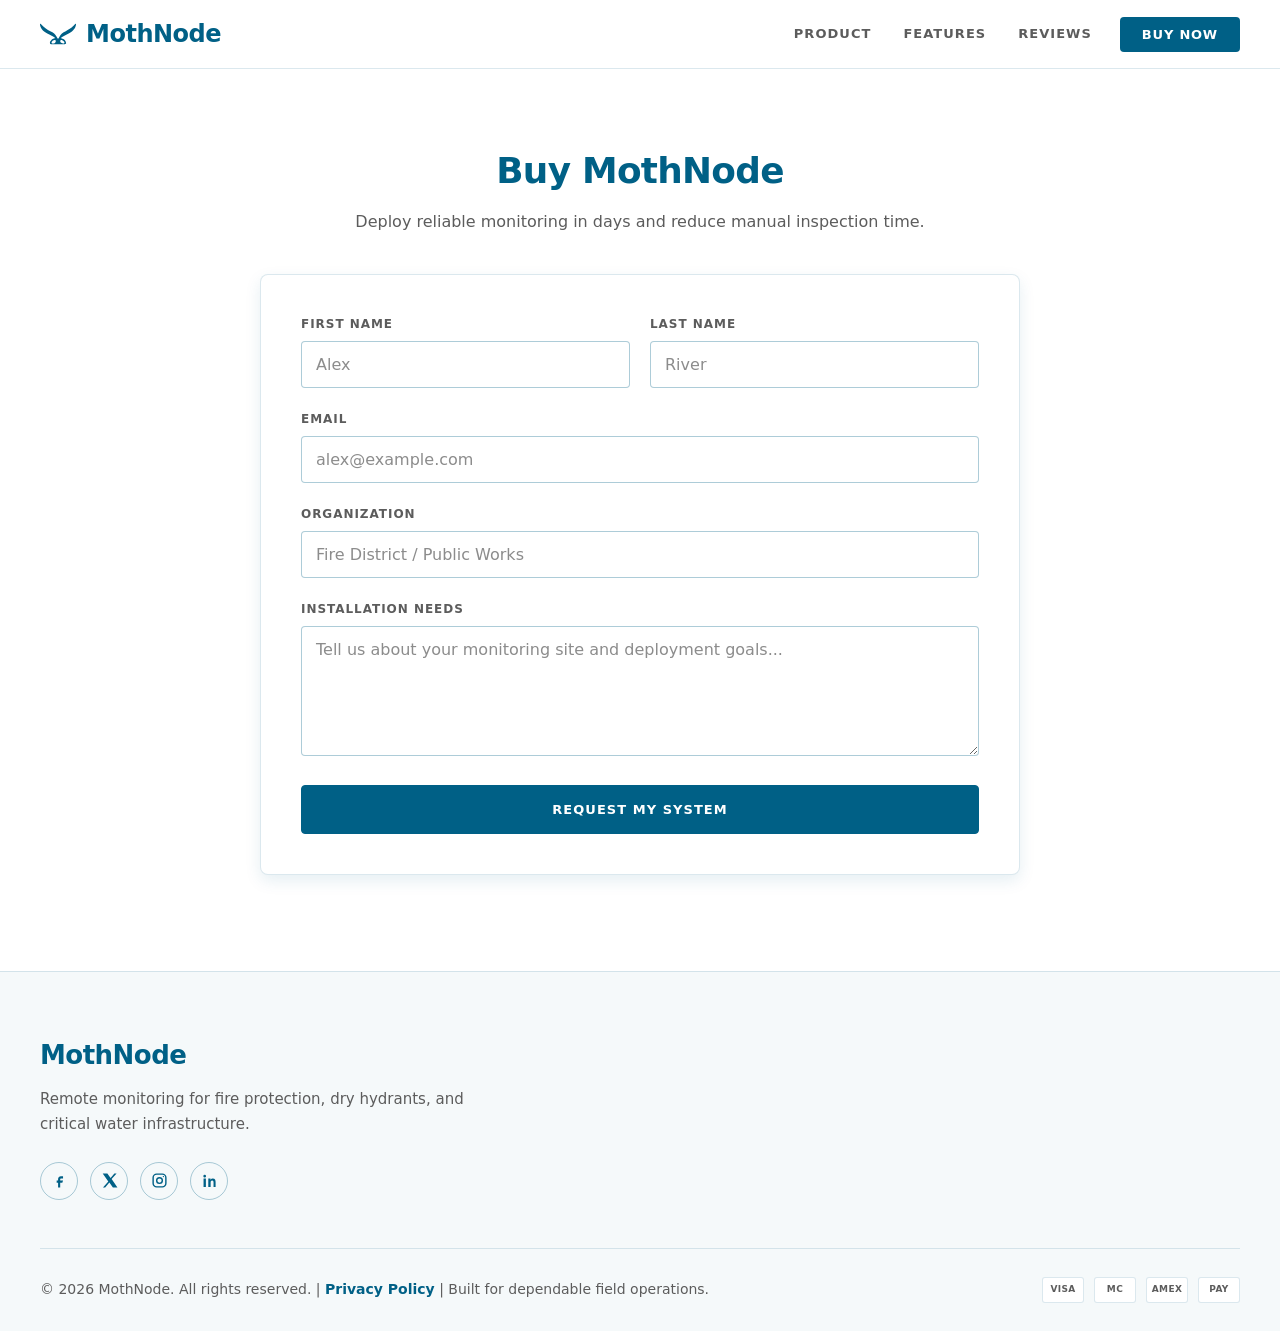
==== commit 5f0dfe8c: "styling changes" ====
--- a/buy/index.html
+++ b/buy/index.html
@@ -5,27 +5,33 @@
     <meta charset="UTF-8">
     <meta name="viewport" content="width=device-width, initial-scale=1.0">
     <title>Buy MothNode | Remote Water Tank Monitoring</title>
-    <link rel="stylesheet" href="../templatemo-noir-fashion.css">
+    <meta name="description"
+        content="Request a MothNode remote tank monitoring system for your fire district or public works department.">
+    <link rel="icon" href="../images/favicon.svg" type="image/svg+xml">
+    <link rel="stylesheet" href="../mothnode.css">
 </head>
 
-<body class="buy-page">
+<body>
+    <a href="#buy" class="skip-link">Skip to content</a>
+
     <nav id="navbar">
         <div class="nav-container">
             <a href="../index.html#product" class="logo-link">
-                <img class="logo-svg" src="../images/logo.svg" alt="MothNode logo">
+                <img class="logo-mark" src="../images/logo.svg" alt="" width="36" height="36">
                 <span class="logo-text">MothNode</span>
             </a>
             <ul class="nav-links">
                 <li><a href="../index.html#product" class="nav-link">Product</a></li>
                 <li><a href="../index.html#features" class="nav-link">Features</a></li>
-                <li><a href="../index.html#reviews-section" class="nav-link">Reviews</a></li>
-                <li><a href="./" class="nav-cta active">Buy Now</a></li>
+                <li><a href="../index.html#reviews" class="nav-link">Reviews</a></li>
+                <li><a href="./" class="nav-cta">Buy Now</a></li>
             </ul>
-            <div class="menu-toggle" id="menuToggle">
+            <button class="menu-toggle" id="menuToggle" type="button" aria-label="Toggle menu" aria-expanded="false"
+                aria-controls="mobileNav">
                 <span></span>
                 <span></span>
                 <span></span>
-            </div>
+            </button>
         </div>
     </nav>
 
@@ -33,39 +39,42 @@
         <ul class="mobile-nav-links">
             <li><a href="../index.html#product">Product</a></li>
             <li><a href="../index.html#features">Features</a></li>
-            <li><a href="../index.html#reviews-section">Reviews</a></li>
+            <li><a href="../index.html#reviews">Reviews</a></li>
             <li><a href="./">Buy</a></li>
         </ul>
     </div>
 
-    <section class="contact buy-page-padding" id="buy">
-        <div class="contact-container">
-            <div class="contact-header">
-                <h2 class="section-title">Buy the MothNode System</h2>
-                <p class="section-subtitle">Deploy reliable monitoring in days and reduce manual inspection time.</p>
-            </div>
+    <main>
+        <section class="buy" id="buy">
+            <div class="buy-container">
+                <div class="buy-header">
+                    <h1 class="section-title">Buy MothNode</h1>
+                    <p class="section-subtitle">Deploy reliable monitoring in days and reduce manual inspection time.</p>
+                </div>
 
-            <div class="contact-content">
-                <div class="contact-form-wrapper">
-                    <form id="contactForm">
+                <div class="form-wrapper">
+                    <form id="contactForm" novalidate>
                         <div class="form-row">
                             <div class="form-group">
                                 <label for="firstName">First Name</label>
-                                <input type="text" id="firstName" name="firstName" placeholder="Alex" required>
+                                <input type="text" id="firstName" name="firstName" autocomplete="given-name"
+                                    placeholder="Alex" required>
                             </div>
                             <div class="form-group">
                                 <label for="lastName">Last Name</label>
-                                <input type="text" id="lastName" name="lastName" placeholder="River" required>
+                                <input type="text" id="lastName" name="lastName" autocomplete="family-name"
+                                    placeholder="River" required>
                             </div>
                         </div>
                         <div class="form-group">
                             <label for="email">Email</label>
-                            <input type="email" id="email" name="email" placeholder="alex@example.com" required>
+                            <input type="email" id="email" name="email" autocomplete="email"
+                                placeholder="alex@example.com" required>
                         </div>
                         <div class="form-group">
-                            <label for="subject">Organization</label>
-                            <input type="text" id="subject" name="subject" placeholder="Fire District / Public Works"
-                                required>
+                            <label for="organization">Organization</label>
+                            <input type="text" id="organization" name="organization" autocomplete="organization"
+                                placeholder="Fire District / Public Works" required>
                         </div>
                         <div class="form-group">
                             <label for="message">Installation Needs</label>
@@ -73,33 +82,58 @@
                                 placeholder="Tell us about your monitoring site and deployment goals..."
                                 required></textarea>
                         </div>
-                        <!-- Honeypot anti-spam field -->
-                        <div class="form-group-honeypot" style="display: none !important;">
+
+                        <!-- Honeypot anti-spam field: hidden from humans, tempting to bots. -->
+                        <div class="form-group" hidden>
                             <label for="honeypot">Leave this field blank</label>
                             <input type="text" id="honeypot" name="honeypot" tabindex="-1" autocomplete="off">
                         </div>
+
                         <button type="submit" class="form-submit">Request My System</button>
                     </form>
                 </div>
             </div>
-        </div>
-    </section>
+        </section>
+    </main>
 
     <footer>
         <div class="footer-content">
             <div class="footer-brand">
-                <h3>MothNode</h3>
+                <h2>MothNode</h2>
                 <p>Remote monitoring for fire protection, dry hydrants, and critical water infrastructure.</p>
+                <!-- PLACEHOLDER: these social accounts do not exist yet. Point them at real profiles or remove. -->
                 <div class="social-links">
-                    <a href="#" class="social-link">f</a>
-                    <a href="#" class="social-link">t</a>
-                    <a href="#" class="social-link">i</a>
-                    <a href="#" class="social-link">p</a>
+                    <a href="#" class="social-link" aria-label="Facebook">
+                        <svg viewBox="0 0 24 24" fill="currentColor" aria-hidden="true">
+                            <path d="M14 9h3V6h-3c-2.2 0-4 1.8-4 4v2H8v3h2v7h3v-7h3l1-3h-4v-2c0-.6.4-1 1-1z" />
+                        </svg>
+                    </a>
+                    <a href="#" class="social-link" aria-label="X">
+                        <svg viewBox="0 0 24 24" fill="currentColor" aria-hidden="true">
+                            <path d="M18.9 2H22l-7 8 8.2 12h-6.4l-5-7.3L5.9 22H2.8l7.5-8.6L2.4 2h6.6l4.5 6.6L18.9 2z" />
+                        </svg>
+                    </a>
+                    <a href="#" class="social-link" aria-label="Instagram">
+                        <svg viewBox="0 0 24 24" fill="none" stroke="currentColor" stroke-width="2" aria-hidden="true">
+                            <rect x="3" y="3" width="18" height="18" rx="5" />
+                            <circle cx="12" cy="12" r="4" />
+                            <circle cx="17.5" cy="6.5" r="1" fill="currentColor" stroke="none" />
+                        </svg>
+                    </a>
+                    <a href="#" class="social-link" aria-label="LinkedIn">
+                        <svg viewBox="0 0 24 24" fill="currentColor" aria-hidden="true">
+                            <path
+                                d="M6.9 21H3.6V9.2h3.3V21zM5.2 7.8A1.9 1.9 0 1 1 5.2 4a1.9 1.9 0 0 1 0 3.8zM21 21h-3.3v-5.7c0-1.4 0-3.2-1.9-3.2s-2.2 1.5-2.2 3.1V21H10.3V9.2h3.1v1.6h.1a3.5 3.5 0 0 1 3.1-1.7c3.3 0 4 2.2 4 5V21z" />
+                        </svg>
+                    </a>
                 </div>
             </div>
         </div>
         <div class="footer-bottom">
-            <p>&copy; 2026 MothNode. All rights reserved. | <a href="../privacy/" class="footer-link">Privacy Policy</a> | Built for dependable field operations.</p>
+            <p>&copy; 2026 MothNode. All rights reserved. |
+                <a href="../privacy/" class="footer-link">Privacy Policy</a> | Built for dependable field operations.
+            </p>
+            <!-- PLACEHOLDER: there is no checkout on this site. Remove these unless card payment is actually offered. -->
             <div class="payment-methods">
                 <div class="payment-icon">VISA</div>
                 <div class="payment-icon">MC</div>
@@ -109,7 +143,7 @@
         </div>
     </footer>
 
-    <script src="../templatemo-noir-scripts.js"></script>
+    <script src="../mothnode.js"></script>
 </body>
 
 </html>
--- a/mothnode.css
+++ b/mothnode.css
@@ -0,0 +1,1108 @@
+@charset "utf-8";
+
+/*
+	MothNode — remote tank monitoring
+	Layout originally derived from TemplateMo 599 "Noir Fashion" (https://templatemo.com/tm-599-noir-fashion).
+
+	Palette is restricted to four authorized brand colors. Do not introduce new hues.
+	Neutrals are pure grayscale; every tinted surface, border, and shadow is the
+	brand color at reduced alpha, so nothing off-palette can creep in.
+*/
+
+:root {
+	/* Brand — the only four authorized colors */
+	--brand: #006086;
+	--brand-accent: #00ADEC;
+	--brand-natural: #A7FFD4;
+
+	/* Neutrals */
+	--surface: #ffffff;
+	--ink: #111111;
+	--ink-muted: #5c5c5c;
+
+	/* Brand at alpha — tints, rules, shadows */
+	--tint-soft: rgba(0, 96, 134, 0.04);
+	--tint-line: rgba(0, 96, 134, 0.14);
+	--tint-line-strong: rgba(0, 96, 134, 0.32);
+	--shadow-sm: 0 1px 2px rgba(0, 96, 134, 0.06);
+	--shadow-md: 0 6px 16px rgba(0, 96, 134, 0.10);
+	--shadow-lg: 0 12px 32px rgba(0, 96, 134, 0.14);
+
+	--radius: 8px;
+	--radius-sm: 4px;
+	--nav-h: 72px;
+}
+
+*,
+*::before,
+*::after {
+	margin: 0;
+	padding: 0;
+	box-sizing: border-box;
+}
+
+html {
+	scroll-behavior: smooth;
+}
+
+body {
+	font-family: system-ui, -apple-system, "Segoe UI", Roboto, Helvetica, Arial, sans-serif;
+	background: var(--surface);
+	color: var(--ink);
+	line-height: 1.5;
+	overflow-x: hidden;
+	-webkit-font-smoothing: antialiased;
+}
+
+section {
+	scroll-margin-top: calc(var(--nav-h) + 16px);
+}
+
+img {
+	display: block;
+	max-width: 100%;
+}
+
+/* Visible keyboard focus everywhere. */
+:focus-visible {
+	outline: 2px solid var(--brand-accent);
+	outline-offset: 2px;
+}
+
+.skip-link {
+	position: absolute;
+	left: -9999px;
+	top: 0;
+	z-index: 1100;
+	padding: 12px 20px;
+	background: var(--brand);
+	color: #fff;
+	text-decoration: none;
+}
+
+.skip-link:focus {
+	left: 12px;
+	top: 12px;
+}
+
+/* ---------------------------------------------------------------- Navigation */
+
+nav {
+	position: fixed;
+	inset: 0 0 auto 0;
+	z-index: 1000;
+	padding: 16px 40px;
+	background: var(--surface);
+	border-bottom: 1px solid var(--tint-line);
+	transition: box-shadow 0.2s ease, padding 0.2s ease;
+}
+
+nav.scrolled {
+	padding: 10px 40px;
+	box-shadow: var(--shadow-sm);
+}
+
+.nav-container {
+	display: flex;
+	justify-content: space-between;
+	align-items: center;
+	gap: 24px;
+	max-width: 1200px;
+	margin: 0 auto;
+}
+
+.logo-link {
+	display: flex;
+	align-items: center;
+	gap: 10px;
+	text-decoration: none;
+}
+
+.logo-mark {
+	width: 36px;
+	height: 36px;
+	flex-shrink: 0;
+}
+
+.logo-text {
+	font-size: 24px;
+	font-weight: 800;
+	letter-spacing: -0.02em;
+	color: var(--brand);
+}
+
+.nav-links {
+	display: flex;
+	align-items: center;
+	gap: 8px;
+	list-style: none;
+}
+
+.nav-link {
+	position: relative;
+	display: block;
+	padding: 8px 12px;
+	color: var(--ink-muted);
+	font-size: 13px;
+	font-weight: 600;
+	letter-spacing: 0.08em;
+	text-transform: uppercase;
+	text-decoration: none;
+	transition: color 0.2s ease;
+}
+
+.nav-link:hover {
+	color: var(--brand);
+}
+
+.nav-link.active {
+	color: var(--brand);
+}
+
+.nav-link.active::after {
+	content: '';
+	position: absolute;
+	left: 12px;
+	right: 12px;
+	bottom: 0;
+	height: 2px;
+	background: var(--brand);
+}
+
+.nav-cta {
+	margin-left: 8px;
+	padding: 10px 22px;
+	background: var(--brand);
+	color: #fff;
+	border-radius: var(--radius-sm);
+	font-size: 13px;
+	font-weight: 700;
+	letter-spacing: 0.06em;
+	text-transform: uppercase;
+	text-decoration: none;
+	transition: background-color 0.2s ease, color 0.2s ease;
+}
+
+/* #00ADEC is too light for white text (2.6:1) — pair it with ink instead. */
+.nav-cta:hover,
+.nav-cta:focus-visible {
+	background: var(--brand-accent);
+	color: var(--ink);
+}
+
+.menu-toggle {
+	display: none;
+	flex-direction: column;
+	gap: 5px;
+	padding: 4px;
+	background: none;
+	border: 0;
+	cursor: pointer;
+	z-index: 1001;
+}
+
+.menu-toggle span {
+	display: block;
+	width: 24px;
+	height: 2px;
+	background: var(--brand);
+	transition: transform 0.2s ease, opacity 0.2s ease;
+}
+
+.menu-toggle.active span:nth-child(1) {
+	transform: translateY(7px) rotate(45deg);
+}
+
+.menu-toggle.active span:nth-child(2) {
+	opacity: 0;
+}
+
+.menu-toggle.active span:nth-child(3) {
+	transform: translateY(-7px) rotate(-45deg);
+}
+
+.mobile-nav {
+	display: none;
+	position: fixed;
+	inset: 0 -100% 0 auto;
+	width: 100%;
+	background: var(--surface);
+	transition: right 0.25s ease;
+	z-index: 999;
+}
+
+.mobile-nav.active {
+	right: 0;
+}
+
+.mobile-nav-links {
+	display: flex;
+	flex-direction: column;
+	align-items: center;
+	justify-content: center;
+	gap: 28px;
+	height: 100%;
+	list-style: none;
+}
+
+.mobile-nav-links a {
+	color: var(--brand);
+	font-size: 22px;
+	font-weight: 700;
+	letter-spacing: 0.06em;
+	text-transform: uppercase;
+	text-decoration: none;
+}
+
+.mobile-nav-links a:hover {
+	color: var(--brand-accent);
+}
+
+/* ---------------------------------------------------------------- Hero */
+
+.hero {
+	padding: calc(var(--nav-h) + 64px) 0 72px;
+	background: var(--surface);
+}
+
+.hero-container {
+	display: grid;
+	grid-template-columns: 1.05fr 1fr;
+	align-items: center;
+	gap: 56px;
+	max-width: 1200px;
+	margin: 0 auto;
+	padding: 0 40px;
+}
+
+.hero-title {
+	font-size: clamp(32px, 3.6vw, 52px);
+	font-weight: 800;
+	line-height: 1.1;
+	letter-spacing: -0.02em;
+	color: var(--brand);
+	margin-bottom: 20px;
+}
+
+.hero-description {
+	max-width: 52ch;
+	font-size: 16px;
+	line-height: 1.7;
+	color: var(--ink-muted);
+	margin-bottom: 32px;
+}
+
+.hero-stats {
+	display: flex;
+	gap: 40px;
+	margin-bottom: 36px;
+}
+
+.stat-number {
+	display: block;
+	font-size: 30px;
+	font-weight: 800;
+	line-height: 1.1;
+	color: var(--brand);
+	margin-bottom: 4px;
+}
+
+.stat-label {
+	font-size: 11px;
+	font-weight: 600;
+	letter-spacing: 0.1em;
+	text-transform: uppercase;
+	color: var(--ink-muted);
+}
+
+.cta-group {
+	display: flex;
+	flex-wrap: wrap;
+	gap: 12px;
+}
+
+.cta-button {
+	display: inline-block;
+	padding: 15px 32px;
+	border-radius: var(--radius-sm);
+	font-size: 13px;
+	font-weight: 700;
+	letter-spacing: 0.08em;
+	text-transform: uppercase;
+	text-decoration: none;
+	transition: background-color 0.2s ease, color 0.2s ease, border-color 0.2s ease, transform 0.2s ease;
+}
+
+.cta-button.primary {
+	background: var(--brand);
+	color: #fff;
+	border: 1px solid var(--brand);
+}
+
+.cta-button.primary:hover,
+.cta-button.primary:focus-visible {
+	background: var(--brand-accent);
+	border-color: var(--brand-accent);
+	color: var(--ink);
+	transform: translateY(-1px);
+}
+
+.cta-button.outline {
+	background: transparent;
+	color: var(--brand);
+	border: 1px solid var(--tint-line-strong);
+}
+
+.cta-button.outline:hover,
+.cta-button.outline:focus-visible {
+	background: var(--brand-natural);
+	border-color: var(--brand);
+	transform: translateY(-1px);
+}
+
+.hero-media {
+	position: relative;
+	width: 100%;
+	max-width: 520px;
+	margin-left: auto;
+	aspect-ratio: 560 / 620;
+	border-radius: var(--radius);
+	overflow: hidden;
+	box-shadow: var(--shadow-lg);
+}
+
+.carousel-slide {
+	position: absolute;
+	inset: 0;
+	opacity: 0;
+	transition: opacity 0.8s ease;
+}
+
+.carousel-slide.active {
+	opacity: 1;
+}
+
+.carousel-slide img {
+	width: 100%;
+	height: 100%;
+	object-fit: cover;
+}
+
+.carousel-indicators {
+	position: absolute;
+	left: 50%;
+	bottom: 20px;
+	transform: translateX(-50%);
+	display: flex;
+	gap: 8px;
+	z-index: 2;
+}
+
+.indicator {
+	width: 32px;
+	height: 3px;
+	padding: 0;
+	background: rgba(255, 255, 255, 0.45);
+	border: 0;
+	border-radius: 2px;
+	cursor: pointer;
+	transition: background-color 0.2s ease, width 0.2s ease;
+}
+
+.indicator.active {
+	width: 48px;
+	background: var(--brand-natural);
+}
+
+/* ---------------------------------------------------------------- Section furniture */
+
+.section-header {
+	max-width: 720px;
+	margin: 0 auto 48px;
+	text-align: center;
+}
+
+.section-title {
+	font-size: clamp(28px, 2.8vw, 40px);
+	font-weight: 800;
+	letter-spacing: -0.02em;
+	color: var(--brand);
+	margin-bottom: 12px;
+}
+
+.section-subtitle {
+	font-size: 16px;
+	color: var(--ink-muted);
+}
+
+/* ---------------------------------------------------------------- Features */
+
+.features {
+	max-width: 1200px;
+	margin: 0 auto;
+	padding: 88px 40px 24px;
+}
+
+.feature-grid {
+	display: grid;
+	grid-template-columns: repeat(auto-fit, minmax(240px, 1fr));
+	gap: 24px;
+}
+
+.feature-card {
+	display: flex;
+	flex-direction: column;
+	background: var(--surface);
+	border: 1px solid var(--tint-line);
+	border-radius: var(--radius);
+	overflow: hidden;
+	transition: border-color 0.2s ease, box-shadow 0.2s ease, transform 0.2s ease;
+}
+
+.feature-card:hover {
+	border-color: var(--brand);
+	box-shadow: var(--shadow-md);
+	transform: translateY(-2px);
+}
+
+.card-media {
+	aspect-ratio: 4 / 3;
+	background: var(--tint-soft);
+}
+
+.card-media img {
+	width: 100%;
+	height: 100%;
+	object-fit: cover;
+}
+
+.card-body {
+	display: flex;
+	flex: 1;
+	flex-direction: column;
+	align-items: flex-start;
+	padding: 22px;
+}
+
+.card-badge {
+	display: inline-block;
+	margin-bottom: 12px;
+	padding: 4px 10px;
+	background: var(--brand-natural);
+	color: var(--brand);
+	border-radius: 2px;
+	font-size: 10px;
+	font-weight: 700;
+	letter-spacing: 0.1em;
+	text-transform: uppercase;
+}
+
+.card-title {
+	font-size: 20px;
+	font-weight: 700;
+	color: var(--ink);
+	margin-bottom: 6px;
+}
+
+.card-subtitle {
+	font-size: 14px;
+	line-height: 1.6;
+	color: var(--ink-muted);
+	margin-bottom: 14px;
+}
+
+/* Pin the meta label to the bottom so it lines up across cards of unequal height. */
+.card-meta {
+	margin-top: auto;
+	padding-top: 12px;
+	font-size: 12px;
+	font-weight: 700;
+	letter-spacing: 0.08em;
+	text-transform: uppercase;
+	color: var(--brand);
+}
+
+/* ---------------------------------------------------------------- Highlights */
+
+.highlights {
+	display: grid;
+	grid-template-columns: repeat(3, minmax(0, 1fr));
+	gap: 24px;
+	max-width: 1200px;
+	margin: 56px auto 0;
+}
+
+.highlight-item {
+	padding: 28px;
+	background: var(--surface);
+	border: 1px solid var(--tint-line);
+	border-radius: var(--radius);
+	transition: border-color 0.2s ease, box-shadow 0.2s ease;
+}
+
+.highlight-item:hover {
+	border-color: var(--brand);
+	box-shadow: var(--shadow-md);
+}
+
+.highlight-icon {
+	display: flex;
+	align-items: center;
+	justify-content: center;
+	width: 48px;
+	height: 48px;
+	margin-bottom: 18px;
+	background: var(--brand-natural);
+	border-radius: var(--radius-sm);
+	color: var(--brand);
+}
+
+.highlight-icon svg {
+	width: 24px;
+	height: 24px;
+}
+
+.highlight-title {
+	font-size: 17px;
+	font-weight: 700;
+	color: var(--ink);
+	margin-bottom: 8px;
+}
+
+.highlight-desc {
+	font-size: 14px;
+	line-height: 1.6;
+	color: var(--ink-muted);
+}
+
+/* ---------------------------------------------------------------- Product description */
+
+.product-description {
+	max-width: 1200px;
+	margin: 0 auto;
+	padding: 72px 40px;
+}
+
+.product-description-content {
+	padding: 40px;
+	background: var(--tint-soft);
+	border: 1px solid var(--tint-line);
+	border-radius: var(--radius);
+}
+
+.product-description-content h2 {
+	font-size: clamp(22px, 2.2vw, 30px);
+	font-weight: 800;
+	letter-spacing: -0.01em;
+	color: var(--brand);
+	margin-bottom: 16px;
+}
+
+.product-description-content p {
+	max-width: 80ch;
+	font-size: 16px;
+	line-height: 1.8;
+	color: var(--ink-muted);
+}
+
+/* ---------------------------------------------------------------- Reviews */
+
+.reviews {
+	padding: 72px 40px 96px;
+	background: var(--tint-soft);
+	border-top: 1px solid var(--tint-line);
+	border-bottom: 1px solid var(--tint-line);
+}
+
+.reviews-inner {
+	max-width: 1200px;
+	margin: 0 auto;
+}
+
+.reviews-track-wrapper {
+	overflow: hidden;
+}
+
+.reviews-track {
+	display: flex;
+	gap: 24px;
+	overflow-x: auto;
+	scroll-behavior: smooth;
+	scroll-snap-type: x proximity;
+	padding-bottom: 4px;
+	scrollbar-width: none;
+	-ms-overflow-style: none;
+}
+
+.reviews-track::-webkit-scrollbar {
+	display: none;
+}
+
+.review-card {
+	position: relative;
+	flex: 0 0 min(340px, calc(100% - 24px));
+	padding: 32px;
+	background: var(--surface);
+	border: 1px solid var(--tint-line);
+	border-radius: var(--radius);
+	scroll-snap-align: start;
+	transition: border-color 0.2s ease, box-shadow 0.2s ease;
+}
+
+.review-card:hover {
+	border-color: var(--brand);
+	box-shadow: var(--shadow-md);
+}
+
+.review-rating {
+	color: var(--brand);
+	font-size: 16px;
+	letter-spacing: 2px;
+	margin-bottom: 16px;
+}
+
+.review-quote {
+	font-size: 15px;
+	line-height: 1.7;
+	color: var(--ink);
+	margin-bottom: 24px;
+}
+
+.review-author {
+	display: flex;
+	align-items: center;
+	gap: 14px;
+}
+
+.author-avatar {
+	display: flex;
+	align-items: center;
+	justify-content: center;
+	width: 44px;
+	height: 44px;
+	flex-shrink: 0;
+	background: var(--brand);
+	border-radius: 50%;
+	color: #fff;
+	font-size: 16px;
+	font-weight: 700;
+}
+
+.author-info h3 {
+	font-size: 15px;
+	font-weight: 700;
+	color: var(--ink);
+}
+
+.author-info p {
+	font-size: 13px;
+	color: var(--ink-muted);
+}
+
+.reviews-controls {
+	display: flex;
+	justify-content: center;
+	gap: 16px;
+	margin-top: 36px;
+}
+
+.reviews-control-btn {
+	display: flex;
+	align-items: center;
+	justify-content: center;
+	width: 44px;
+	height: 44px;
+	background: var(--surface);
+	border: 1px solid var(--tint-line-strong);
+	border-radius: 50%;
+	color: var(--brand);
+	cursor: pointer;
+	transition: background-color 0.2s ease, border-color 0.2s ease, color 0.2s ease;
+}
+
+.reviews-control-btn:hover {
+	background: var(--brand);
+	border-color: var(--brand);
+	color: #fff;
+}
+
+/* ---------------------------------------------------------------- Buy / contact form */
+
+.buy {
+	padding: calc(var(--nav-h) + 72px) 40px 96px;
+}
+
+.buy-container {
+	max-width: 760px;
+	margin: 0 auto;
+}
+
+.buy-header {
+	margin-bottom: 40px;
+	text-align: center;
+}
+
+.form-wrapper {
+	padding: 40px;
+	background: var(--surface);
+	border: 1px solid var(--tint-line);
+	border-radius: var(--radius);
+	box-shadow: var(--shadow-md);
+}
+
+.form-row {
+	display: grid;
+	grid-template-columns: 1fr 1fr;
+	gap: 20px;
+}
+
+.form-group {
+	margin-bottom: 22px;
+}
+
+.form-group label {
+	display: block;
+	margin-bottom: 8px;
+	font-size: 12px;
+	font-weight: 700;
+	letter-spacing: 0.08em;
+	text-transform: uppercase;
+	color: var(--ink-muted);
+}
+
+.form-group input,
+.form-group textarea {
+	width: 100%;
+	padding: 13px 14px;
+	background: var(--surface);
+	border: 1px solid var(--tint-line-strong);
+	border-radius: var(--radius-sm);
+	color: var(--ink);
+	font-family: inherit;
+	font-size: 16px;
+	transition: border-color 0.2s ease, box-shadow 0.2s ease;
+}
+
+.form-group input::placeholder,
+.form-group textarea::placeholder {
+	color: var(--ink-muted);
+	opacity: 0.7;
+}
+
+.form-group input:focus,
+.form-group textarea:focus {
+	outline: none;
+	border-color: var(--brand);
+	box-shadow: 0 0 0 3px rgba(0, 173, 236, 0.25);
+}
+
+.form-group textarea {
+	min-height: 130px;
+	resize: vertical;
+}
+
+.form-submit {
+	width: 100%;
+	padding: 16px 32px;
+	background: var(--brand);
+	border: 1px solid var(--brand);
+	border-radius: var(--radius-sm);
+	color: #fff;
+	font-family: inherit;
+	font-size: 13px;
+	font-weight: 700;
+	letter-spacing: 0.08em;
+	text-transform: uppercase;
+	cursor: pointer;
+	transition: background-color 0.2s ease, color 0.2s ease, border-color 0.2s ease;
+}
+
+.form-submit:hover:not(:disabled) {
+	background: var(--brand-accent);
+	border-color: var(--brand-accent);
+	color: var(--ink);
+}
+
+.form-submit:disabled {
+	cursor: default;
+	opacity: 0.85;
+}
+
+.form-submit.is-sent {
+	background: var(--brand-natural);
+	border-color: var(--brand-natural);
+	color: var(--ink);
+	opacity: 1;
+}
+
+/* ---------------------------------------------------------------- Legal pages */
+
+.legal {
+	padding: calc(var(--nav-h) + 72px) 40px 96px;
+}
+
+.legal-container {
+	max-width: 780px;
+	margin: 0 auto;
+}
+
+.legal-header {
+	margin-bottom: 48px;
+}
+
+.legal-header .section-title {
+	text-align: left;
+}
+
+.legal-effective {
+	font-size: 15px;
+	color: var(--ink-muted);
+}
+
+.legal-section {
+	margin-bottom: 36px;
+}
+
+.legal-section h2 {
+	font-size: 20px;
+	font-weight: 700;
+	color: var(--brand);
+	margin-bottom: 12px;
+}
+
+.legal-section p {
+	font-size: 16px;
+	line-height: 1.8;
+	color: var(--ink-muted);
+}
+
+.legal-section ul {
+	margin: 12px 0 0 22px;
+	display: flex;
+	flex-direction: column;
+	gap: 8px;
+	font-size: 16px;
+	line-height: 1.7;
+	color: var(--ink-muted);
+}
+
+.legal-section strong {
+	color: var(--ink);
+}
+
+.legal-section a {
+	color: var(--brand);
+	font-weight: 600;
+}
+
+/* ---------------------------------------------------------------- Footer */
+
+footer {
+	padding: 64px 40px 28px;
+	background: var(--tint-soft);
+	border-top: 1px solid var(--tint-line);
+}
+
+.footer-content {
+	max-width: 1200px;
+	margin: 0 auto 48px;
+}
+
+.footer-brand h2 {
+	font-size: 26px;
+	font-weight: 800;
+	letter-spacing: -0.02em;
+	color: var(--brand);
+	margin-bottom: 12px;
+}
+
+.footer-brand p {
+	max-width: 46ch;
+	font-size: 15px;
+	line-height: 1.7;
+	color: var(--ink-muted);
+	margin-bottom: 24px;
+}
+
+.social-links {
+	display: flex;
+	gap: 12px;
+}
+
+.social-link {
+	display: flex;
+	align-items: center;
+	justify-content: center;
+	width: 38px;
+	height: 38px;
+	border: 1px solid var(--tint-line-strong);
+	border-radius: 50%;
+	color: var(--brand);
+	text-decoration: none;
+	transition: background-color 0.2s ease, border-color 0.2s ease, color 0.2s ease;
+}
+
+.social-link svg {
+	width: 17px;
+	height: 17px;
+}
+
+.social-link:hover {
+	background: var(--brand);
+	border-color: var(--brand);
+	color: #fff;
+}
+
+.footer-bottom {
+	display: flex;
+	justify-content: space-between;
+	align-items: center;
+	flex-wrap: wrap;
+	gap: 16px;
+	max-width: 1200px;
+	margin: 0 auto;
+	padding-top: 28px;
+	border-top: 1px solid var(--tint-line);
+}
+
+.footer-bottom p {
+	font-size: 14px;
+	color: var(--ink-muted);
+}
+
+.footer-link {
+	color: var(--brand);
+	text-decoration: none;
+	font-weight: 600;
+}
+
+.footer-link:hover {
+	color: var(--brand-accent);
+	text-decoration: underline;
+}
+
+.payment-methods {
+	display: flex;
+	gap: 10px;
+}
+
+.payment-icon {
+	display: flex;
+	align-items: center;
+	justify-content: center;
+	width: 42px;
+	height: 26px;
+	background: var(--surface);
+	border: 1px solid var(--tint-line);
+	border-radius: 3px;
+	font-size: 9px;
+	font-weight: 700;
+	letter-spacing: 0.04em;
+	color: var(--ink-muted);
+}
+
+/* ---------------------------------------------------------------- Responsive */
+
+@media (max-width: 960px) {
+	.hero-container {
+		grid-template-columns: 1fr;
+		gap: 40px;
+	}
+
+	.hero-media {
+		max-width: 460px;
+		margin: 0 auto;
+	}
+
+	.highlights {
+		grid-template-columns: 1fr;
+	}
+
+	.product-description-content {
+		padding: 28px;
+	}
+}
+
+@media (max-width: 768px) {
+	nav,
+	nav.scrolled {
+		padding: 12px 20px;
+	}
+
+	.nav-links {
+		display: none;
+	}
+
+	.menu-toggle {
+		display: flex;
+	}
+
+	.mobile-nav {
+		display: block;
+	}
+
+	.hero {
+		padding: calc(var(--nav-h) + 40px) 0 56px;
+	}
+
+	.hero-container,
+	.features,
+	.product-description {
+		padding-left: 20px;
+		padding-right: 20px;
+	}
+
+	.hero-stats {
+		gap: 28px;
+	}
+
+	.cta-button {
+		flex: 1 1 auto;
+		text-align: center;
+	}
+
+	.reviews,
+	.buy,
+	.legal {
+		padding-left: 20px;
+		padding-right: 20px;
+	}
+
+	.form-wrapper {
+		padding: 24px;
+	}
+
+	.form-row {
+		grid-template-columns: 1fr;
+		gap: 0;
+	}
+
+	footer {
+		padding: 48px 20px 24px;
+	}
+
+	.footer-bottom {
+		flex-direction: column;
+		text-align: center;
+	}
+}
+
+/* ---------------------------------------------------------------- Motion */
+
+@media (prefers-reduced-motion: reduce) {
+	html {
+		scroll-behavior: auto;
+	}
+
+	*,
+	*::before,
+	*::after {
+		animation-duration: 0.01ms !important;
+		animation-iteration-count: 1 !important;
+		transition-duration: 0.01ms !important;
+	}
+
+	.reviews-track {
+		scroll-behavior: auto;
+	}
+}
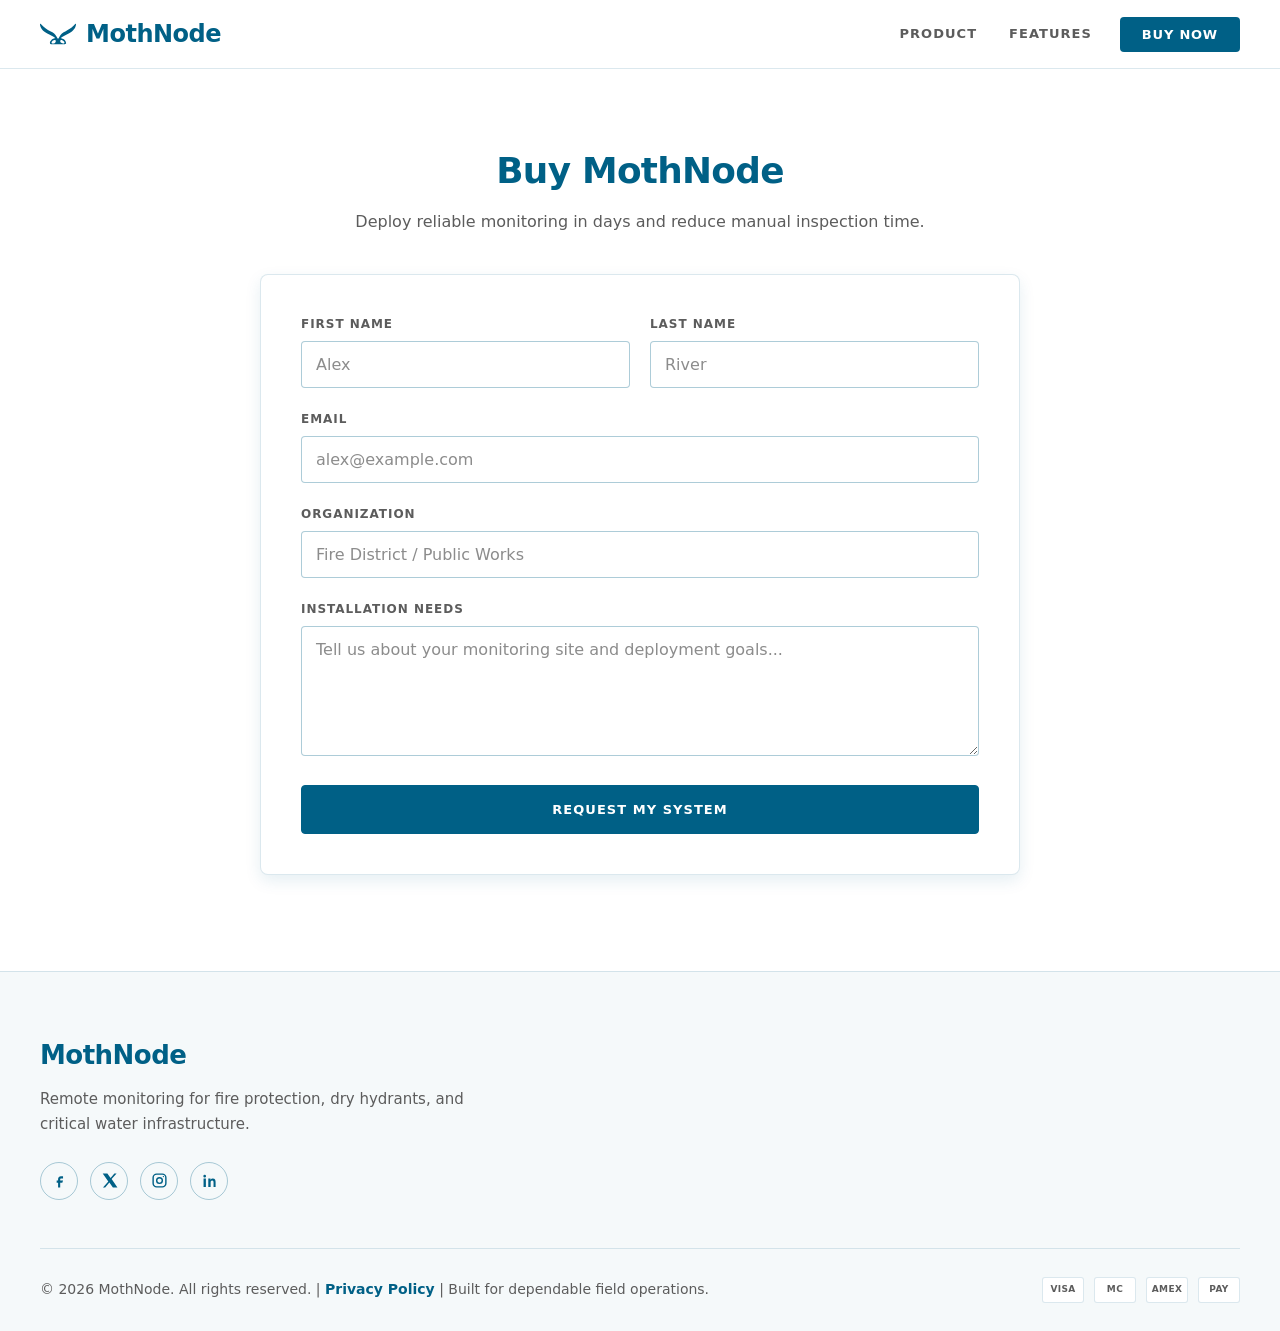
==== commit ba1a9bbb: "Remove the reviews section entirely The five testimonials were invented placeholder copy, not real c" ====
--- a/buy/index.html
+++ b/buy/index.html
@@ -23,7 +23,6 @@
             <ul class="nav-links">
                 <li><a href="../index.html#product" class="nav-link">Product</a></li>
                 <li><a href="../index.html#features" class="nav-link">Features</a></li>
-                <li><a href="../index.html#reviews" class="nav-link">Reviews</a></li>
                 <li><a href="./" class="nav-cta">Buy Now</a></li>
             </ul>
             <button class="menu-toggle" id="menuToggle" type="button" aria-label="Toggle menu" aria-expanded="false"
@@ -39,7 +38,6 @@
         <ul class="mobile-nav-links">
             <li><a href="../index.html#product">Product</a></li>
             <li><a href="../index.html#features">Features</a></li>
-            <li><a href="../index.html#reviews">Reviews</a></li>
             <li><a href="./">Buy</a></li>
         </ul>
     </div>
--- a/mothnode.css
+++ b/mothnode.css
@@ -603,127 +603,6 @@
 	font-size: 16px;
 	line-height: 1.8;
 	color: var(--ink-muted);
-}
-
-/* ---------------------------------------------------------------- Reviews */
-
-.reviews {
-	padding: 72px 40px 96px;
-	background: var(--tint-soft);
-	border-top: 1px solid var(--tint-line);
-	border-bottom: 1px solid var(--tint-line);
-}
-
-.reviews-inner {
-	max-width: 1200px;
-	margin: 0 auto;
-}
-
-.reviews-track-wrapper {
-	overflow: hidden;
-}
-
-.reviews-track {
-	display: flex;
-	gap: 24px;
-	overflow-x: auto;
-	scroll-behavior: smooth;
-	scroll-snap-type: x proximity;
-	padding-bottom: 4px;
-	scrollbar-width: none;
-	-ms-overflow-style: none;
-}
-
-.reviews-track::-webkit-scrollbar {
-	display: none;
-}
-
-.review-card {
-	position: relative;
-	flex: 0 0 min(340px, calc(100% - 24px));
-	padding: 32px;
-	background: var(--surface);
-	border: 1px solid var(--tint-line);
-	border-radius: var(--radius);
-	scroll-snap-align: start;
-	transition: border-color 0.2s ease, box-shadow 0.2s ease;
-}
-
-.review-card:hover {
-	border-color: var(--brand);
-	box-shadow: var(--shadow-md);
-}
-
-.review-rating {
-	color: var(--brand);
-	font-size: 16px;
-	letter-spacing: 2px;
-	margin-bottom: 16px;
-}
-
-.review-quote {
-	font-size: 15px;
-	line-height: 1.7;
-	color: var(--ink);
-	margin-bottom: 24px;
-}
-
-.review-author {
-	display: flex;
-	align-items: center;
-	gap: 14px;
-}
-
-.author-avatar {
-	display: flex;
-	align-items: center;
-	justify-content: center;
-	width: 44px;
-	height: 44px;
-	flex-shrink: 0;
-	background: var(--brand);
-	border-radius: 50%;
-	color: #fff;
-	font-size: 16px;
-	font-weight: 700;
-}
-
-.author-info h3 {
-	font-size: 15px;
-	font-weight: 700;
-	color: var(--ink);
-}
-
-.author-info p {
-	font-size: 13px;
-	color: var(--ink-muted);
-}
-
-.reviews-controls {
-	display: flex;
-	justify-content: center;
-	gap: 16px;
-	margin-top: 36px;
-}
-
-.reviews-control-btn {
-	display: flex;
-	align-items: center;
-	justify-content: center;
-	width: 44px;
-	height: 44px;
-	background: var(--surface);
-	border: 1px solid var(--tint-line-strong);
-	border-radius: 50%;
-	color: var(--brand);
-	cursor: pointer;
-	transition: background-color 0.2s ease, border-color 0.2s ease, color 0.2s ease;
-}
-
-.reviews-control-btn:hover {
-	background: var(--brand);
-	border-color: var(--brand);
-	color: #fff;
 }
 
 /* ---------------------------------------------------------------- Buy / contact form */
@@ -1061,7 +940,6 @@
 		text-align: center;
 	}
 
-	.reviews,
 	.buy,
 	.legal {
 		padding-left: 20px;
@@ -1101,8 +979,4 @@
 		animation-iteration-count: 1 !important;
 		transition-duration: 0.01ms !important;
 	}
-
-	.reviews-track {
-		scroll-behavior: auto;
-	}
-}
+}
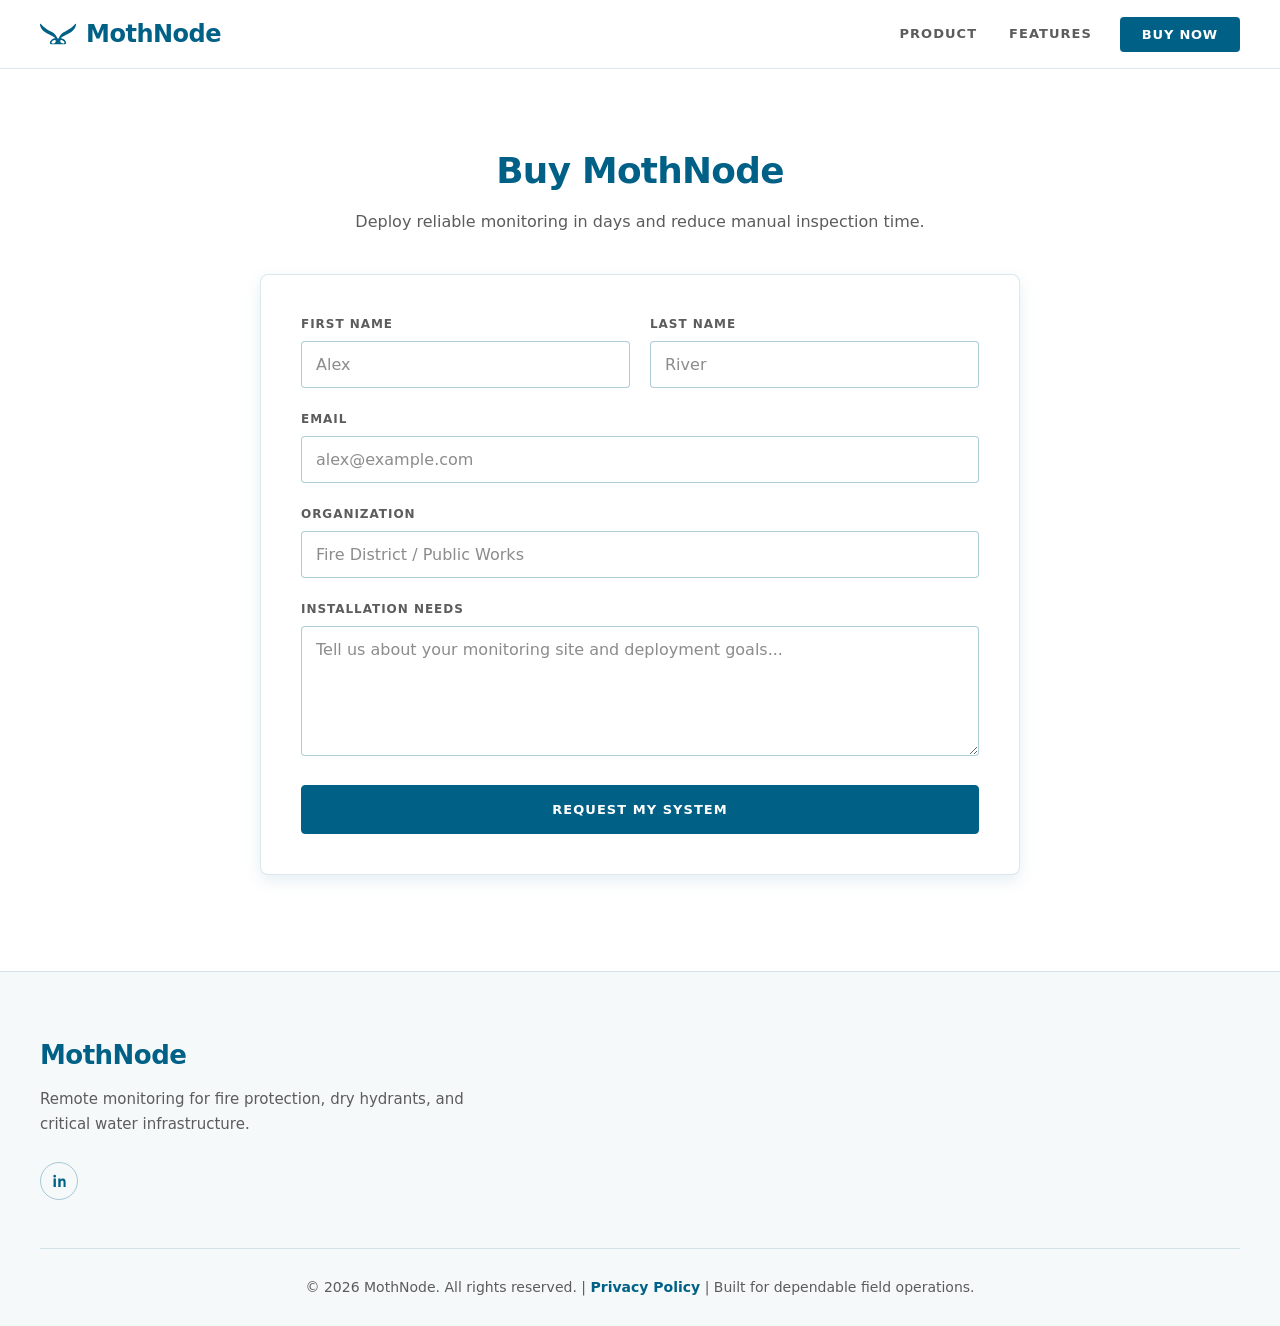
==== commit cbf662af: "Add a trust section, trim the footer to LinkedIn only Adds a "Why you should trust us" section to th" ====
--- a/buy/index.html
+++ b/buy/index.html
@@ -99,25 +99,8 @@
             <div class="footer-brand">
                 <h2>MothNode</h2>
                 <p>Remote monitoring for fire protection, dry hydrants, and critical water infrastructure.</p>
-                <!-- PLACEHOLDER: these social accounts do not exist yet. Point them at real profiles or remove. -->
                 <div class="social-links">
-                    <a href="#" class="social-link" aria-label="Facebook">
-                        <svg viewBox="0 0 24 24" fill="currentColor" aria-hidden="true">
-                            <path d="M14 9h3V6h-3c-2.2 0-4 1.8-4 4v2H8v3h2v7h3v-7h3l1-3h-4v-2c0-.6.4-1 1-1z" />
-                        </svg>
-                    </a>
-                    <a href="#" class="social-link" aria-label="X">
-                        <svg viewBox="0 0 24 24" fill="currentColor" aria-hidden="true">
-                            <path d="M18.9 2H22l-7 8 8.2 12h-6.4l-5-7.3L5.9 22H2.8l7.5-8.6L2.4 2h6.6l4.5 6.6L18.9 2z" />
-                        </svg>
-                    </a>
-                    <a href="#" class="social-link" aria-label="Instagram">
-                        <svg viewBox="0 0 24 24" fill="none" stroke="currentColor" stroke-width="2" aria-hidden="true">
-                            <rect x="3" y="3" width="18" height="18" rx="5" />
-                            <circle cx="12" cy="12" r="4" />
-                            <circle cx="17.5" cy="6.5" r="1" fill="currentColor" stroke="none" />
-                        </svg>
-                    </a>
+                    <!-- TODO: point this at the real LinkedIn page. -->
                     <a href="#" class="social-link" aria-label="LinkedIn">
                         <svg viewBox="0 0 24 24" fill="currentColor" aria-hidden="true">
                             <path
@@ -131,13 +114,6 @@
             <p>&copy; 2026 MothNode. All rights reserved. |
                 <a href="../privacy/" class="footer-link">Privacy Policy</a> | Built for dependable field operations.
             </p>
-            <!-- PLACEHOLDER: there is no checkout on this site. Remove these unless card payment is actually offered. -->
-            <div class="payment-methods">
-                <div class="payment-icon">VISA</div>
-                <div class="payment-icon">MC</div>
-                <div class="payment-icon">AMEX</div>
-                <div class="payment-icon">PAY</div>
-            </div>
         </div>
     </footer>
 
--- a/mothnode.css
+++ b/mothnode.css
@@ -388,6 +388,19 @@
 	object-fit: cover;
 }
 
+/* The dashboard screenshot is a wide 2:1 capture. Fitting the whole thing into
+   this portrait frame shrinks the readings to nothing, so it is anchored to the
+   top-left instead: the live tank readings fill the frame and stay legible. */
+.carousel-slide.is-screenshot {
+	background: var(--tint-soft);
+}
+
+.carousel-slide.is-screenshot img {
+	object-position: left top;
+	transform: scale(1.55);
+	transform-origin: left top;
+}
+
 .carousel-indicators {
 	position: absolute;
 	left: 50%;
@@ -603,6 +616,57 @@
 	font-size: 16px;
 	line-height: 1.8;
 	color: var(--ink-muted);
+}
+
+/* ---------------------------------------------------------------- Trust */
+
+.trust {
+	padding: 72px 40px 96px;
+	background: var(--tint-soft);
+}
+
+.trust-inner {
+	max-width: 1200px;
+	margin: 0 auto;
+}
+
+.trust-grid {
+	display: grid;
+	grid-template-columns: repeat(auto-fit, minmax(260px, 1fr));
+	gap: 24px;
+}
+
+.trust-item {
+	padding: 28px;
+	background: var(--surface);
+	border: 1px solid var(--tint-line);
+	border-radius: var(--radius);
+	box-shadow: var(--shadow-sm);
+	transition: box-shadow 0.3s ease, transform 0.3s ease;
+}
+
+.trust-item:hover {
+	transform: translateY(-4px);
+	box-shadow: var(--shadow-md);
+}
+
+.trust-item-title {
+	margin-bottom: 10px;
+	font-size: 18px;
+	font-weight: 700;
+	color: var(--brand);
+}
+
+.trust-item-desc {
+	font-size: 15px;
+	line-height: 1.7;
+	color: var(--ink-muted);
+}
+
+.trust-cta {
+	display: flex;
+	justify-content: center;
+	margin-top: 48px;
 }
 
 /* ---------------------------------------------------------------- Buy / contact form */
@@ -834,7 +898,7 @@
 
 .footer-bottom {
 	display: flex;
-	justify-content: space-between;
+	justify-content: center;
 	align-items: center;
 	flex-wrap: wrap;
 	gap: 16px;
@@ -860,25 +924,6 @@
 	text-decoration: underline;
 }
 
-.payment-methods {
-	display: flex;
-	gap: 10px;
-}
-
-.payment-icon {
-	display: flex;
-	align-items: center;
-	justify-content: center;
-	width: 42px;
-	height: 26px;
-	background: var(--surface);
-	border: 1px solid var(--tint-line);
-	border-radius: 3px;
-	font-size: 9px;
-	font-weight: 700;
-	letter-spacing: 0.04em;
-	color: var(--ink-muted);
-}
 
 /* ---------------------------------------------------------------- Responsive */
 
@@ -940,6 +985,7 @@
 		text-align: center;
 	}
 
+	.trust,
 	.buy,
 	.legal {
 		padding-left: 20px;
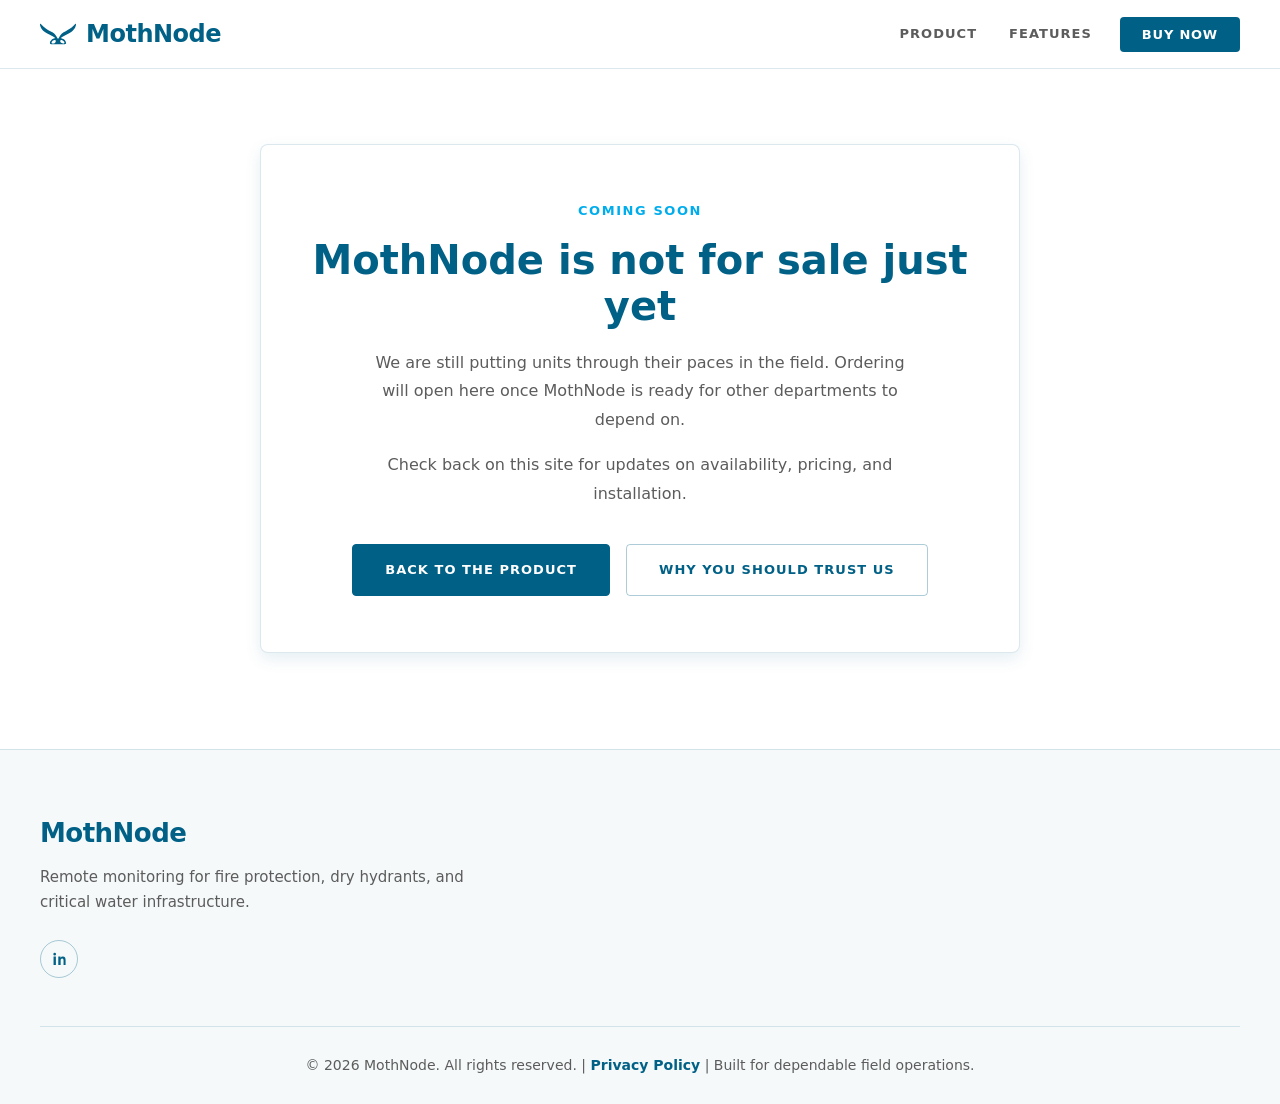
==== commit 45639f4f: "Replace the buy form with a coming soon page, drop placeholder art The buy page now says MothNode is" ====
--- a/buy/index.html
+++ b/buy/index.html
@@ -4,9 +4,9 @@
 <head>
     <meta charset="UTF-8">
     <meta name="viewport" content="width=device-width, initial-scale=1.0">
-    <title>Buy MothNode | Remote Water Tank Monitoring</title>
+    <title>Coming Soon | MothNode Remote Water Tank Monitoring</title>
     <meta name="description"
-        content="Request a MothNode remote tank monitoring system for your fire district or public works department.">
+        content="MothNode remote tank monitoring is coming soon. Check back for updates on availability, pricing, and installation.">
     <link rel="icon" href="../images/favicon.svg" type="image/svg+xml">
     <link rel="stylesheet" href="../mothnode.css">
 </head>
@@ -45,50 +45,17 @@
     <main>
         <section class="buy" id="buy">
             <div class="buy-container">
-                <div class="buy-header">
-                    <h1 class="section-title">Buy MothNode</h1>
-                    <p class="section-subtitle">Deploy reliable monitoring in days and reduce manual inspection time.</p>
-                </div>
-
-                <div class="form-wrapper">
-                    <form id="contactForm" novalidate>
-                        <div class="form-row">
-                            <div class="form-group">
-                                <label for="firstName">First Name</label>
-                                <input type="text" id="firstName" name="firstName" autocomplete="given-name"
-                                    placeholder="Alex" required>
-                            </div>
-                            <div class="form-group">
-                                <label for="lastName">Last Name</label>
-                                <input type="text" id="lastName" name="lastName" autocomplete="family-name"
-                                    placeholder="River" required>
-                            </div>
-                        </div>
-                        <div class="form-group">
-                            <label for="email">Email</label>
-                            <input type="email" id="email" name="email" autocomplete="email"
-                                placeholder="alex@example.com" required>
-                        </div>
-                        <div class="form-group">
-                            <label for="organization">Organization</label>
-                            <input type="text" id="organization" name="organization" autocomplete="organization"
-                                placeholder="Fire District / Public Works" required>
-                        </div>
-                        <div class="form-group">
-                            <label for="message">Installation Needs</label>
-                            <textarea id="message" name="message"
-                                placeholder="Tell us about your monitoring site and deployment goals..."
-                                required></textarea>
-                        </div>
-
-                        <!-- Honeypot anti-spam field: hidden from humans, tempting to bots. -->
-                        <div class="form-group" hidden>
-                            <label for="honeypot">Leave this field blank</label>
-                            <input type="text" id="honeypot" name="honeypot" tabindex="-1" autocomplete="off">
-                        </div>
-
-                        <button type="submit" class="form-submit">Request My System</button>
-                    </form>
+                <div class="coming-soon">
+                    <p class="coming-soon-eyebrow">Coming soon</p>
+                    <h1 class="coming-soon-title">MothNode is not for sale just yet</h1>
+                    <p class="coming-soon-body">We are still putting units through their paces in the field. Ordering
+                        will open here once MothNode is ready for other departments to depend on.</p>
+                    <p class="coming-soon-body">Check back on this site for updates on availability, pricing, and
+                        installation.</p>
+                    <div class="coming-soon-actions">
+                        <a href="../index.html#product" class="cta-button primary">Back to the product</a>
+                        <a href="../index.html#trust" class="cta-button outline">Why you should trust us</a>
+                    </div>
                 </div>
             </div>
         </section>
--- a/mothnode.css
+++ b/mothnode.css
@@ -478,17 +478,6 @@
 	transform: translateY(-2px);
 }
 
-.card-media {
-	aspect-ratio: 4 / 3;
-	background: var(--tint-soft);
-}
-
-.card-media img {
-	width: 100%;
-	height: 100%;
-	object-fit: cover;
-}
-
 .card-body {
 	display: flex;
 	flex: 1;
@@ -685,97 +674,45 @@
 	text-align: center;
 }
 
-.form-wrapper {
-	padding: 40px;
+.coming-soon {
+	padding: 56px 40px;
+	text-align: center;
 	background: var(--surface);
 	border: 1px solid var(--tint-line);
 	border-radius: var(--radius);
 	box-shadow: var(--shadow-md);
 }
 
-.form-row {
-	display: grid;
-	grid-template-columns: 1fr 1fr;
-	gap: 20px;
-}
-
-.form-group {
-	margin-bottom: 22px;
-}
-
-.form-group label {
-	display: block;
-	margin-bottom: 8px;
-	font-size: 12px;
-	font-weight: 700;
-	letter-spacing: 0.08em;
-	text-transform: uppercase;
-	color: var(--ink-muted);
-}
-
-.form-group input,
-.form-group textarea {
-	width: 100%;
-	padding: 13px 14px;
-	background: var(--surface);
-	border: 1px solid var(--tint-line-strong);
-	border-radius: var(--radius-sm);
-	color: var(--ink);
-	font-family: inherit;
-	font-size: 16px;
-	transition: border-color 0.2s ease, box-shadow 0.2s ease;
-}
-
-.form-group input::placeholder,
-.form-group textarea::placeholder {
-	color: var(--ink-muted);
-	opacity: 0.7;
-}
-
-.form-group input:focus,
-.form-group textarea:focus {
-	outline: none;
-	border-color: var(--brand);
-	box-shadow: 0 0 0 3px rgba(0, 173, 236, 0.25);
-}
-
-.form-group textarea {
-	min-height: 130px;
-	resize: vertical;
-}
-
-.form-submit {
-	width: 100%;
-	padding: 16px 32px;
-	background: var(--brand);
-	border: 1px solid var(--brand);
-	border-radius: var(--radius-sm);
-	color: #fff;
-	font-family: inherit;
+.coming-soon-eyebrow {
+	margin-bottom: 16px;
 	font-size: 13px;
 	font-weight: 700;
-	letter-spacing: 0.08em;
+	letter-spacing: 0.12em;
 	text-transform: uppercase;
-	cursor: pointer;
-	transition: background-color 0.2s ease, color 0.2s ease, border-color 0.2s ease;
-}
-
-.form-submit:hover:not(:disabled) {
-	background: var(--brand-accent);
-	border-color: var(--brand-accent);
-	color: var(--ink);
-}
-
-.form-submit:disabled {
-	cursor: default;
-	opacity: 0.85;
-}
-
-.form-submit.is-sent {
-	background: var(--brand-natural);
-	border-color: var(--brand-natural);
-	color: var(--ink);
-	opacity: 1;
+	color: var(--brand-accent);
+}
+
+.coming-soon-title {
+	margin-bottom: 20px;
+	font-size: clamp(28px, 4vw, 40px);
+	line-height: 1.15;
+	color: var(--brand);
+}
+
+.coming-soon-body {
+	max-width: 52ch;
+	margin: 0 auto 16px;
+	font-size: 16px;
+	line-height: 1.8;
+	color: var(--ink-muted);
+}
+
+.coming-soon-actions {
+	display: flex;
+	flex-wrap: wrap;
+	justify-content: center;
+	gap: 16px;
+	margin-top: 36px;
 }
 
 /* ---------------------------------------------------------------- Legal pages */
@@ -992,13 +929,8 @@
 		padding-right: 20px;
 	}
 
-	.form-wrapper {
-		padding: 24px;
-	}
-
-	.form-row {
-		grid-template-columns: 1fr;
-		gap: 0;
+	.coming-soon {
+		padding: 40px 24px;
 	}
 
 	footer {
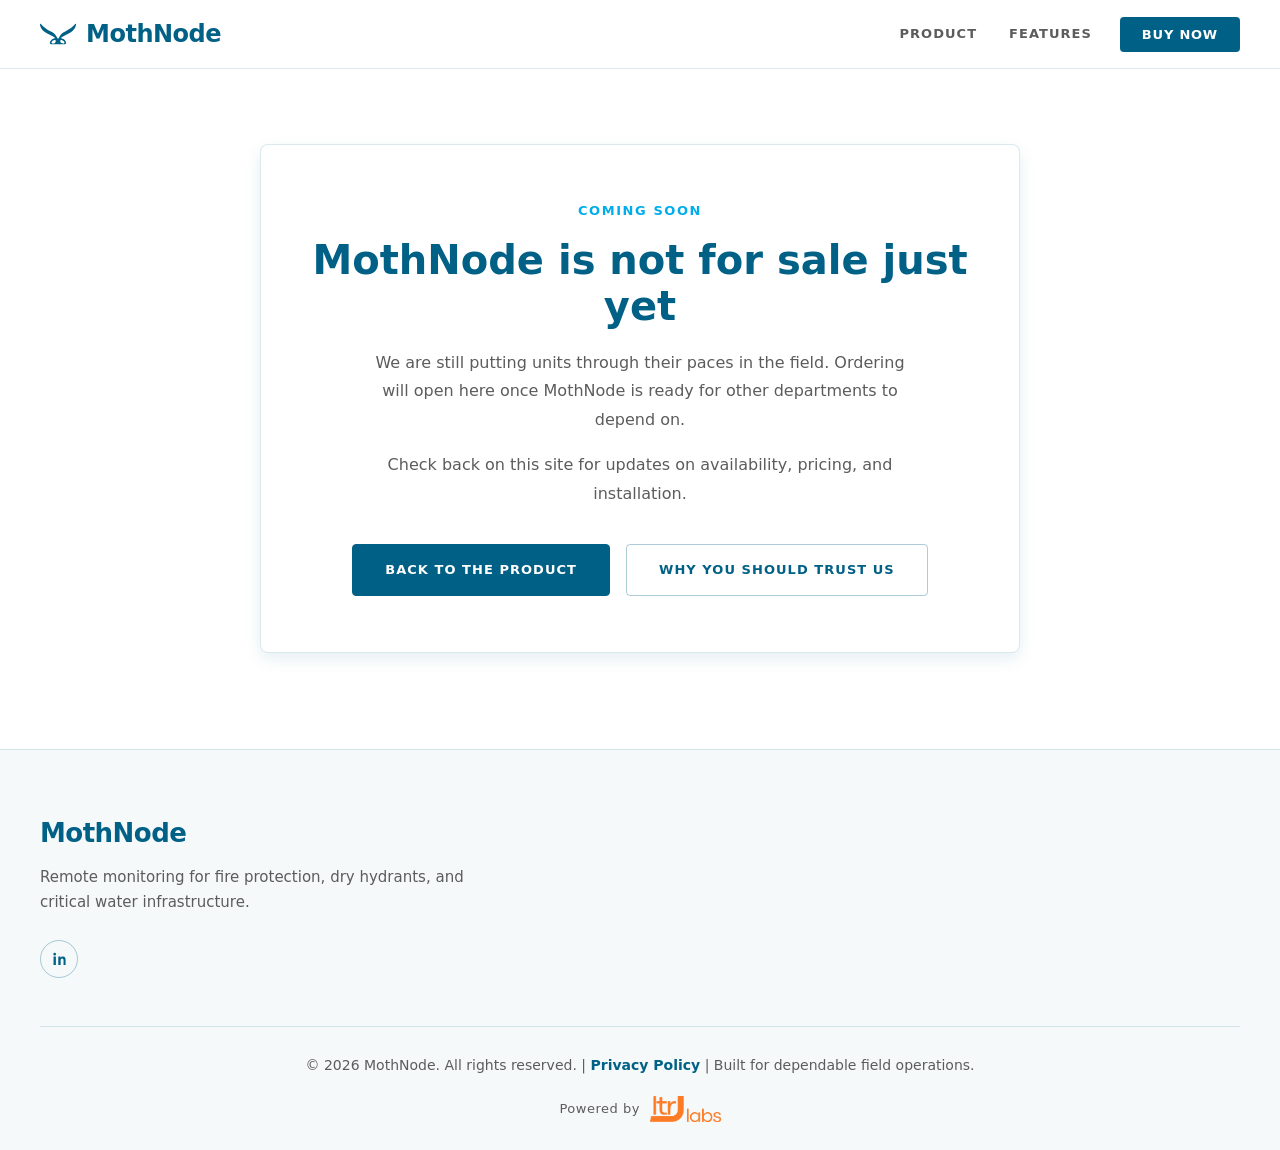
==== commit 54b011ab: "Credit LTRJ Labs in the footer Adds a "Powered by" line with the LTRJ Labs logo under the copyright " ====
--- a/buy/index.html
+++ b/buy/index.html
@@ -82,6 +82,12 @@
                 <a href="../privacy/" class="footer-link">Privacy Policy</a> | Built for dependable field operations.
             </p>
         </div>
+        <div class="powered-by">
+            <span class="powered-by-label">Powered by</span>
+            <a class="powered-by-link" href="https://ltrjlabs.com" target="_blank" rel="noopener noreferrer">
+                <img src="../images/LtrjLogo.png" alt="LTRJ Labs" width="7193" height="2649">
+            </a>
+        </div>
     </footer>
 
     <script src="../mothnode.js"></script>
--- a/mothnode.css
+++ b/mothnode.css
@@ -715,6 +715,42 @@
 	margin-top: 36px;
 }
 
+/* Parent company credit. The logo is the one off-palette mark on the site,
+   so it is kept small and quiet under the copyright line. */
+
+.powered-by {
+	display: flex;
+	align-items: center;
+	justify-content: center;
+	gap: 10px;
+	max-width: 1200px;
+	margin: 0 auto;
+	padding-top: 20px;
+}
+
+.powered-by-label {
+	font-size: 13px;
+	letter-spacing: 0.04em;
+	color: var(--ink-muted);
+}
+
+.powered-by-link {
+	display: block;
+	line-height: 0;
+	opacity: 0.85;
+	transition: opacity 0.2s ease;
+}
+
+.powered-by-link:hover,
+.powered-by-link:focus-visible {
+	opacity: 1;
+}
+
+.powered-by-link img {
+	width: auto;
+	height: 26px;
+}
+
 /* ---------------------------------------------------------------- Legal pages */
 
 .legal {
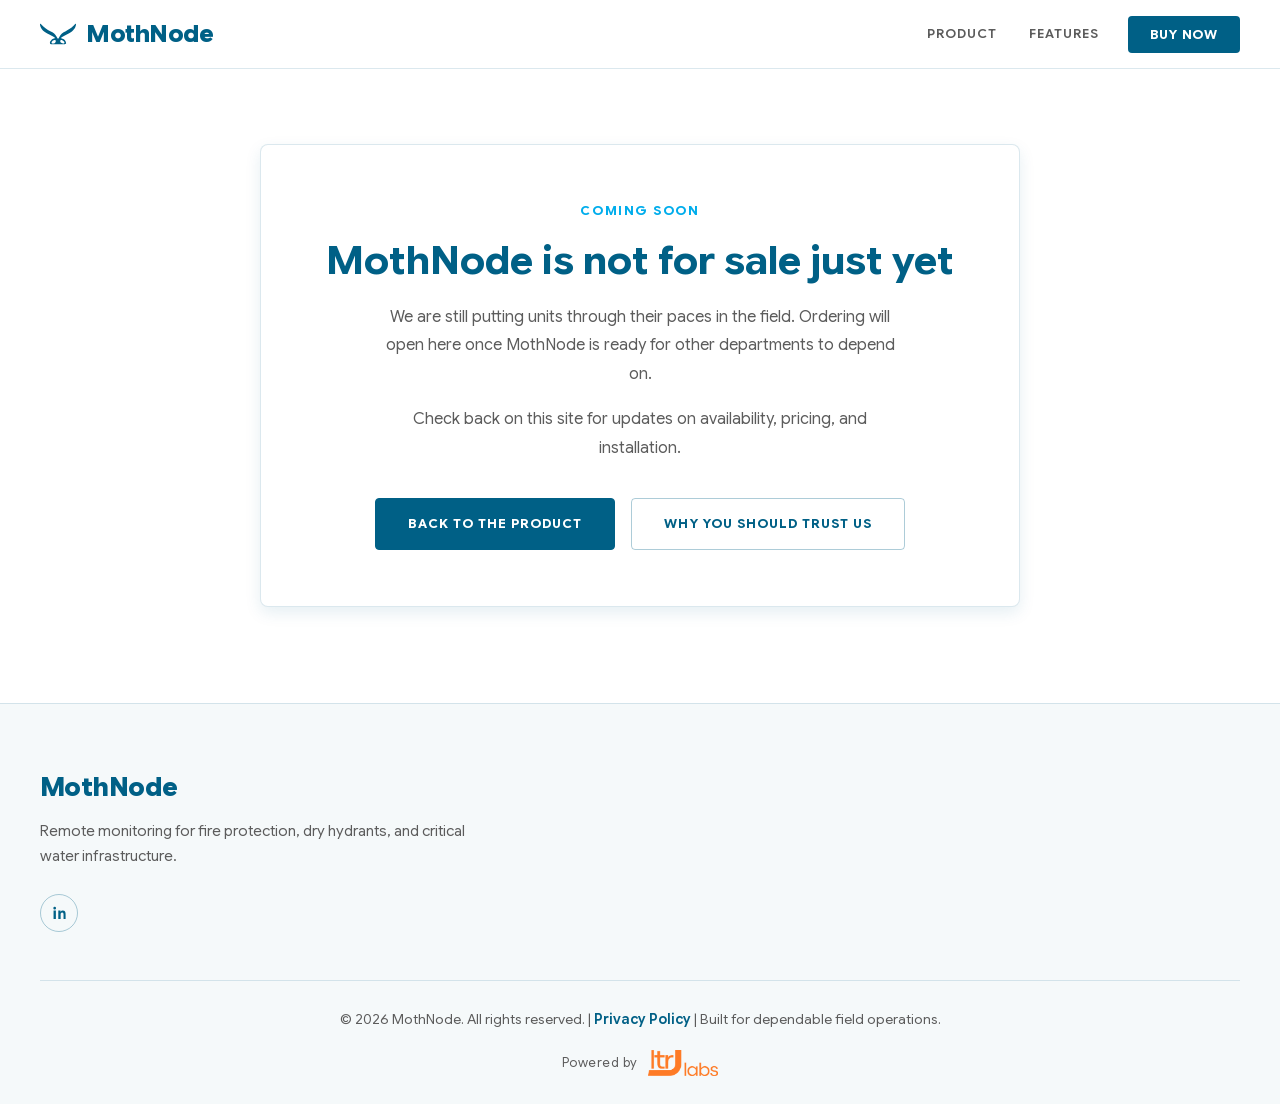
==== commit dec053ee: "Refresh the hero for large-volume cisterns - Replace the hero carousel (cistern photo, unit photo, d" ====
--- a/buy/index.html
+++ b/buy/index.html
@@ -8,6 +8,7 @@
     <meta name="description"
         content="MothNode remote tank monitoring is coming soon. Check back for updates on availability, pricing, and installation.">
     <link rel="icon" href="../images/favicon.svg" type="image/svg+xml">
+    <link rel="preload" href="../fonts/GoogleSansFlex-latin.woff2" as="font" type="font/woff2" crossorigin>
     <link rel="stylesheet" href="../mothnode.css">
 </head>
 
--- a/mothnode.css
+++ b/mothnode.css
@@ -8,6 +8,27 @@
 	Neutrals are pure grayscale; every tinted surface, border, and shadow is the
 	brand color at reduced alpha, so nothing off-palette can creep in.
 */
+
+/* Google Sans Flex (SIL OFL 1.1, see fonts/OFL.txt), variable weight 100-1000.
+   Self-hosted rather than linked from Google Fonts so visitors make no
+   third-party requests, as the privacy policy promises. */
+@font-face {
+	font-family: "Google Sans Flex";
+	font-style: normal;
+	font-weight: 100 1000;
+	font-display: swap;
+	src: url("fonts/GoogleSansFlex-latin-ext.woff2") format("woff2");
+	unicode-range: U+0100-02BA, U+02BD-02C5, U+02C7-02CC, U+02CE-02D7, U+02DD-02FF, U+0304, U+0308, U+0329, U+1D00-1DBF, U+1E00-1E9F, U+1EF2-1EFF, U+2020, U+20A0-20AB, U+20AD-20C4, U+2113, U+2C60-2C7F, U+A720-A7FF;
+}
+
+@font-face {
+	font-family: "Google Sans Flex";
+	font-style: normal;
+	font-weight: 100 1000;
+	font-display: swap;
+	src: url("fonts/GoogleSansFlex-latin.woff2") format("woff2");
+	unicode-range: U+0000-00FF, U+0131, U+0152-0153, U+02BB-02BC, U+02C6, U+02DA, U+02DC, U+0304, U+0308, U+0329, U+2000-206F, U+20AC, U+2122, U+2191, U+2193, U+2212, U+2215, U+FEFF, U+FFFD;
+}
 
 :root {
 	/* Brand — the only four authorized colors */
@@ -46,7 +67,7 @@
 }
 
 body {
-	font-family: system-ui, -apple-system, "Segoe UI", Roboto, Helvetica, Arial, sans-serif;
+	font-family: "Google Sans Flex", system-ui, -apple-system, "Segoe UI", Roboto, Helvetica, Arial, sans-serif;
 	background: var(--surface);
 	color: var(--ink);
 	line-height: 1.5;
@@ -294,13 +315,15 @@
 
 .hero-stats {
 	display: flex;
-	gap: 40px;
+	flex-wrap: wrap;
+	gap: 20px 40px;
 	margin-bottom: 36px;
 }
 
+/* Scales with the hero column so all three stats stay on one row. */
 .stat-number {
 	display: block;
-	font-size: 30px;
+	font-size: clamp(22px, 2.3vw, 30px);
 	font-weight: 800;
 	line-height: 1.1;
 	color: var(--brand);
@@ -388,19 +411,6 @@
 	object-fit: cover;
 }
 
-/* The dashboard screenshot is a wide 2:1 capture. Fitting the whole thing into
-   this portrait frame shrinks the readings to nothing, so it is anchored to the
-   top-left instead: the live tank readings fill the frame and stay legible. */
-.carousel-slide.is-screenshot {
-	background: var(--tint-soft);
-}
-
-.carousel-slide.is-screenshot img {
-	object-position: left top;
-	transform: scale(1.55);
-	transform-origin: left top;
-}
-
 .carousel-indicators {
 	position: absolute;
 	left: 50%;
@@ -669,11 +679,6 @@
 	margin: 0 auto;
 }
 
-.buy-header {
-	margin-bottom: 40px;
-	text-align: center;
-}
-
 .coming-soon {
 	padding: 56px 40px;
 	text-align: center;
@@ -911,6 +916,10 @@
 		margin: 0 auto;
 	}
 
+	.stat-number {
+		font-size: 28px;
+	}
+
 	.highlights {
 		grid-template-columns: 1fr;
 	}
@@ -950,7 +959,7 @@
 	}
 
 	.hero-stats {
-		gap: 28px;
+		gap: 16px 28px;
 	}
 
 	.cta-button {
@@ -976,6 +985,27 @@
 	.footer-bottom {
 		flex-direction: column;
 		text-align: center;
+	}
+}
+
+/* Phones: keep the three stats on one row; the small labels wrap instead. */
+@media (max-width: 480px) {
+	.hero-stats {
+		display: grid;
+		grid-template-columns: repeat(3, auto);
+		justify-content: start;
+		gap: 18px;
+	}
+
+	.stat-number {
+		font-size: clamp(19px, 5.6vw, 22px);
+	}
+}
+
+/* Too narrow for one row: let them wrap again. */
+@media (max-width: 359px) {
+	.hero-stats {
+		display: flex;
 	}
 }
 
